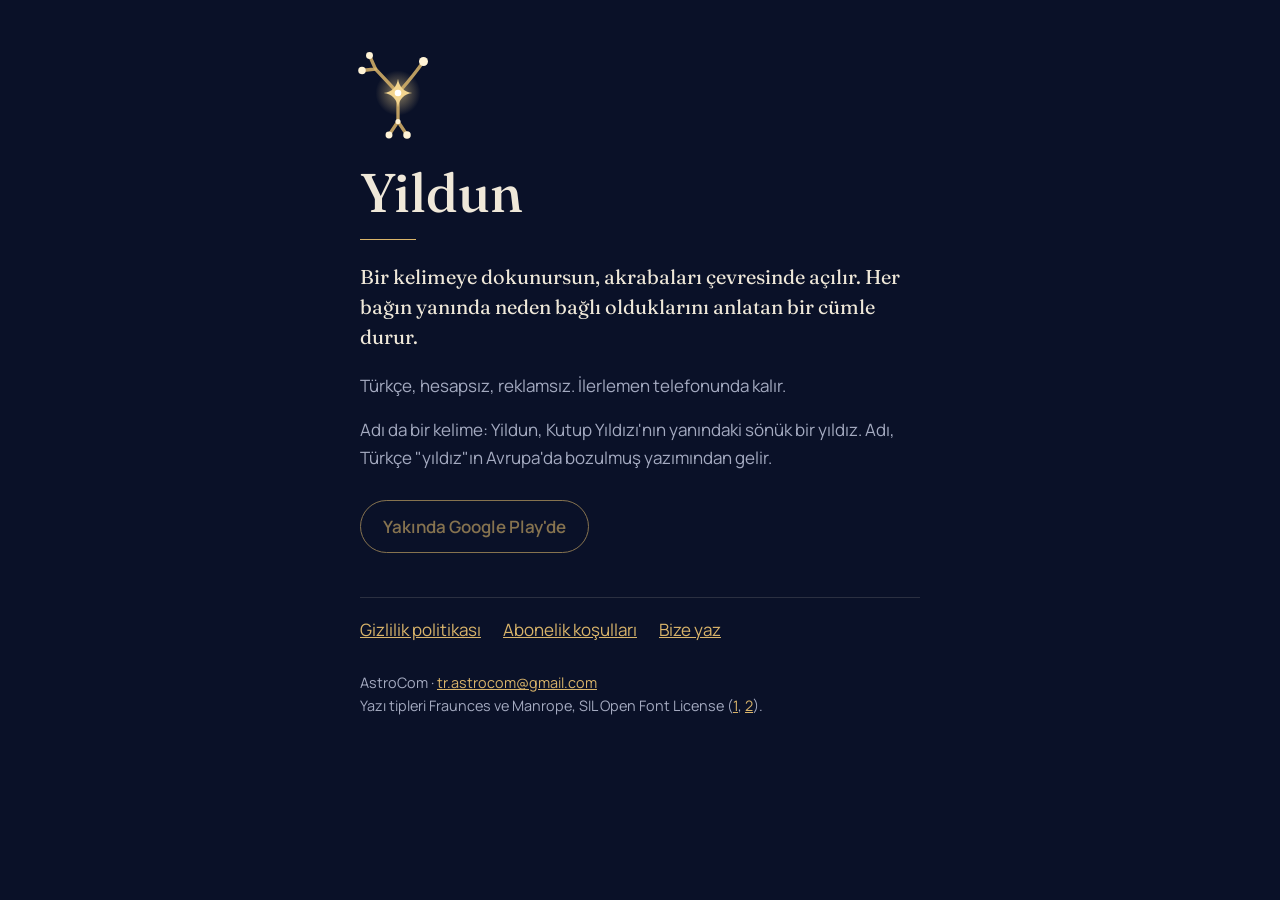
==== index.html @ c7778834 "Yildun: yeni kimlik, gizlilik (Yildun+ ve RevenueCat), abonelik koşulları Co-Authored-By: Claude Opu" ====
<!doctype html>
<html lang="tr">
<head>
<meta charset="utf-8">
<meta name="viewport" content="width=device-width, initial-scale=1, viewport-fit=cover">
<title>Yildun</title>
<meta name="description" content="Yildun: kelimelerin nereden geldiğini ve birbirine nasıl bağlandığını gösteren Türkçe uygulama.">
<meta name="theme-color" content="#0A1128">
<link rel="icon" href="icon.svg" type="image/svg+xml">
<link rel="icon" href="icon-192.png" type="image/png" sizes="192x192">
<link rel="apple-touch-icon" href="apple-touch-icon.png">
<link rel="stylesheet" href="fonts.css">
<style>
  :root { --ink: #0A1128; --surface: #111A38; --text: #EFE8D9; --muted: #A4AAC0; --signal: #D9B46A; --rule: rgba(239, 232, 217, .14); color-scheme: dark; }
  html { background: var(--ink); }
  body {
    margin: 0; min-height: 100vh; background: var(--ink); color: var(--text);
    font: 17px/1.6 Manrope, system-ui, -apple-system, "Segoe UI", Roboto, sans-serif;
    padding: max(40px, env(safe-area-inset-top)) max(16px, env(safe-area-inset-right)) max(32px, env(safe-area-inset-bottom)) max(16px, env(safe-area-inset-left));
    box-sizing: border-box;
  }
  main { max-width: 560px; margin: 0 auto; }
  .mark { display: block; width: 96px; height: 96px; margin: 8px 0 20px -10px; }
  h1 { font: 500 clamp(2.6rem, 9vw, 3.4rem)/1.05 Fraunces, Georgia, serif; margin: 0 0 .15em; }
  .rule { width: 56px; height: 1px; background: var(--signal); margin: 18px 0 22px; border: 0; }
  .lede { font: 400 1.25rem/1.5 Fraunces, Georgia, serif; margin: 0 0 1em; }
  p { margin: 0 0 1em; }
  .muted { color: var(--muted); }
  a { color: var(--signal); }
  .play {
    display: inline-block; margin: 12px 0 8px; padding: 12px 22px; border-radius: 999px;
    border: 1px solid var(--signal); color: var(--signal); text-decoration: none; font-weight: 600;
  }
  .play[aria-disabled="true"] { opacity: .6; cursor: default; }
  nav { display: flex; flex-wrap: wrap; gap: 8px 22px; margin: 36px 0 0; padding-top: 18px; border-top: 1px solid var(--rule); }
  footer { margin-top: 28px; font-size: .9rem; color: var(--muted); }
</style>
</head>
<body>
<main>
  <svg class="mark" viewBox="0 0 64 64" role="img" aria-label="Yildun logosu">
    <defs><radialGradient id="glow" cx="50%" cy="50%" r="50%"><stop offset="0" stop-color="#F3D58F" stop-opacity=".55"/><stop offset="1" stop-color="#F3D58F" stop-opacity="0"/></radialGradient></defs>
    <circle cx="32" cy="30" r="15" fill="url(#glow)"/>
    <g fill="none" stroke="#D9B46A" stroke-width="2.2" stroke-linecap="round" stroke-opacity=".85">
      <path d="M32 30Q40 21.5 49 9"/><path d="M32 30Q24.5 22 17 14"/><path d="M17 14L13 5M17 14L8 15"/>
      <path d="M32 30V49"/><path d="M32 49L26 58M32 49L38 58"/>
    </g>
    <g fill="#FFF3D6"><circle cx="49" cy="9" r="3"/><circle cx="13" cy="5" r="2.3"/><circle cx="8" cy="15" r="2.5"/><circle cx="32" cy="49" r="1.7"/><circle cx="26" cy="58" r="2.3"/><circle cx="38" cy="58" r="2.5"/></g>
    <path d="M32 20.5Q33.2 28.8 41.5 30Q33.2 31.2 32 39.5Q30.8 31.2 22.5 30Q30.8 28.8 32 20.5Z" fill="#F3D58F"/>
    <circle cx="32" cy="30" r="2.2" fill="#fff"/>
  </svg>

  <h1>Yildun</h1>
  <hr class="rule">
  <p class="lede">Bir kelimeye dokunursun, akrabaları çevresinde açılır. Her bağın yanında neden bağlı olduklarını anlatan bir cümle durur.</p>
  <p class="muted">Türkçe, hesapsız, reklamsız. İlerlemen telefonunda kalır.</p>
  <p class="muted">Adı da bir kelime: Yildun, Kutup Yıldızı'nın yanındaki sönük bir yıldız. Adı, Türkçe "yıldız"ın Avrupa'da bozulmuş yazımından gelir.</p>

  <!-- PLAY: yayımlanınca href'i https://play.google.com/store/apps/details?id=com.astrocom.kavram yap, aria-disabled'ı ve "Yakında"yı kaldır -->
  <a class="play" href="#" aria-disabled="true">Yakında Google Play'de</a>

  <nav>
    <a href="gizlilik.html">Gizlilik politikası</a>
    <a href="kosullar.html">Abonelik koşulları</a>
    <a href="mailto:tr.astrocom@gmail.com">Bize yaz</a>
  </nav>
  <footer>AstroCom · <a href="mailto:tr.astrocom@gmail.com">tr.astrocom@gmail.com</a><br>Yazı tipleri Fraunces ve Manrope, SIL Open Font License (<a href="fonts/OFL-Fraunces.txt">1</a>, <a href="fonts/OFL-Manrope.txt">2</a>).</footer>
</main>
</body>
</html>
---- fonts.css ----
@font-face{font-family:'Fraunces';font-style:normal;font-display:swap;font-weight:100 900;src:url(fonts/fraunces-latin-full-normal.woff2) format('woff2');unicode-range:U+0000-00FF,U+0131,U+0152-0153,U+02BB-02BC,U+02C6,U+02DA,U+02DC,U+0304,U+0308,U+0329,U+2000-206F,U+20AC,U+2122,U+2191,U+2193,U+2212,U+2215,U+FEFF,U+FFFD}
@font-face{font-family:'Fraunces';font-style:normal;font-display:swap;font-weight:100 900;src:url(fonts/fraunces-latin-ext-full-normal.woff2) format('woff2');unicode-range:U+0100-02BA,U+02BD-02C5,U+02C7-02CC,U+02CE-02D7,U+02DD-02FF,U+0304,U+0308,U+0329,U+1D00-1DBF,U+1E00-1E9F,U+1EF2-1EFF,U+2020,U+20A0-20AB,U+20AD-20C0,U+2113,U+2C60-2C7F,U+A720-A7FF}
@font-face{font-family:'Manrope';font-style:normal;font-display:swap;font-weight:200 800;src:url(fonts/manrope-latin-wght-normal.woff2) format('woff2');unicode-range:U+0000-00FF,U+0131,U+0152-0153,U+02BB-02BC,U+02C6,U+02DA,U+02DC,U+0304,U+0308,U+0329,U+2000-206F,U+20AC,U+2122,U+2191,U+2193,U+2212,U+2215,U+FEFF,U+FFFD}
@font-face{font-family:'Manrope';font-style:normal;font-display:swap;font-weight:200 800;src:url(fonts/manrope-latin-ext-wght-normal.woff2) format('woff2');unicode-range:U+0100-02BA,U+02BD-02C5,U+02C7-02CC,U+02CE-02D7,U+02DD-02FF,U+0304,U+0308,U+0329,U+1D00-1DBF,U+1E00-1E9F,U+1EF2-1EFF,U+2020,U+20A0-20AB,U+20AD-20C0,U+2113,U+2C60-2C7F,U+A720-A7FF}
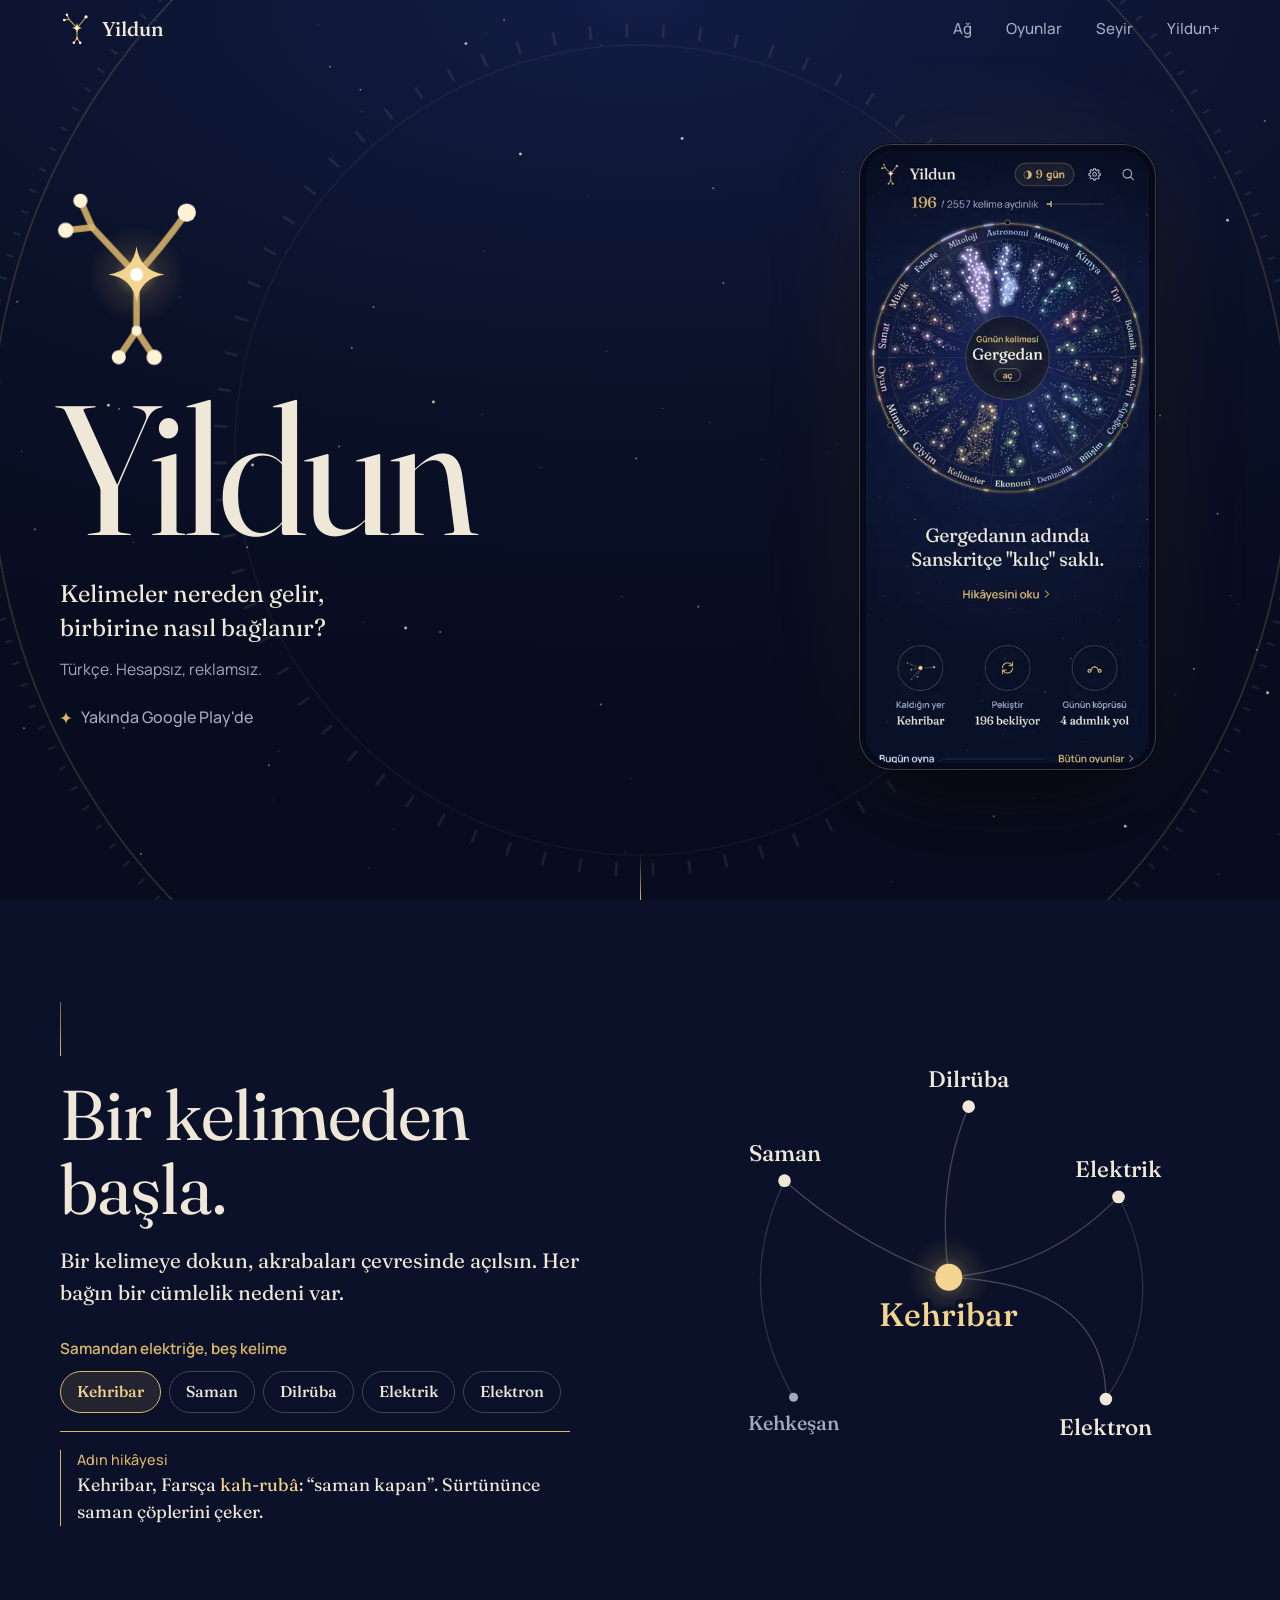
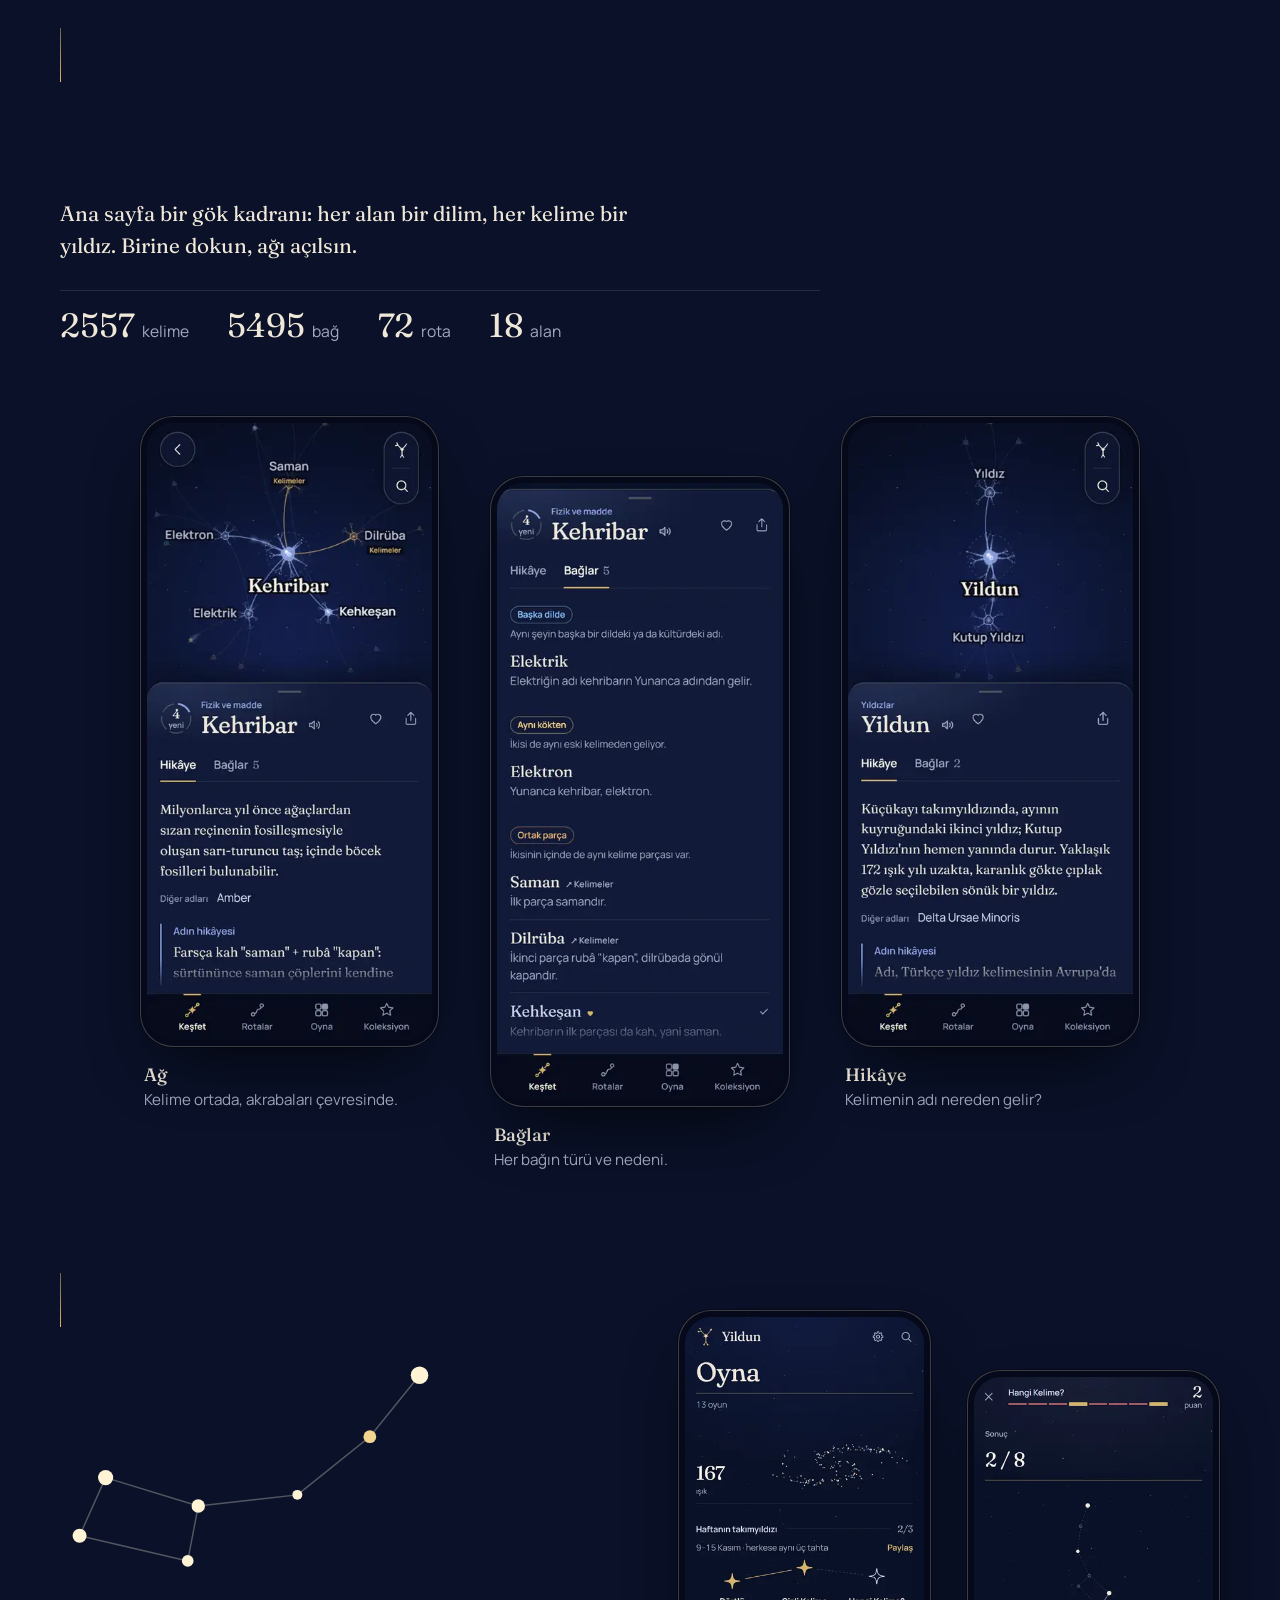
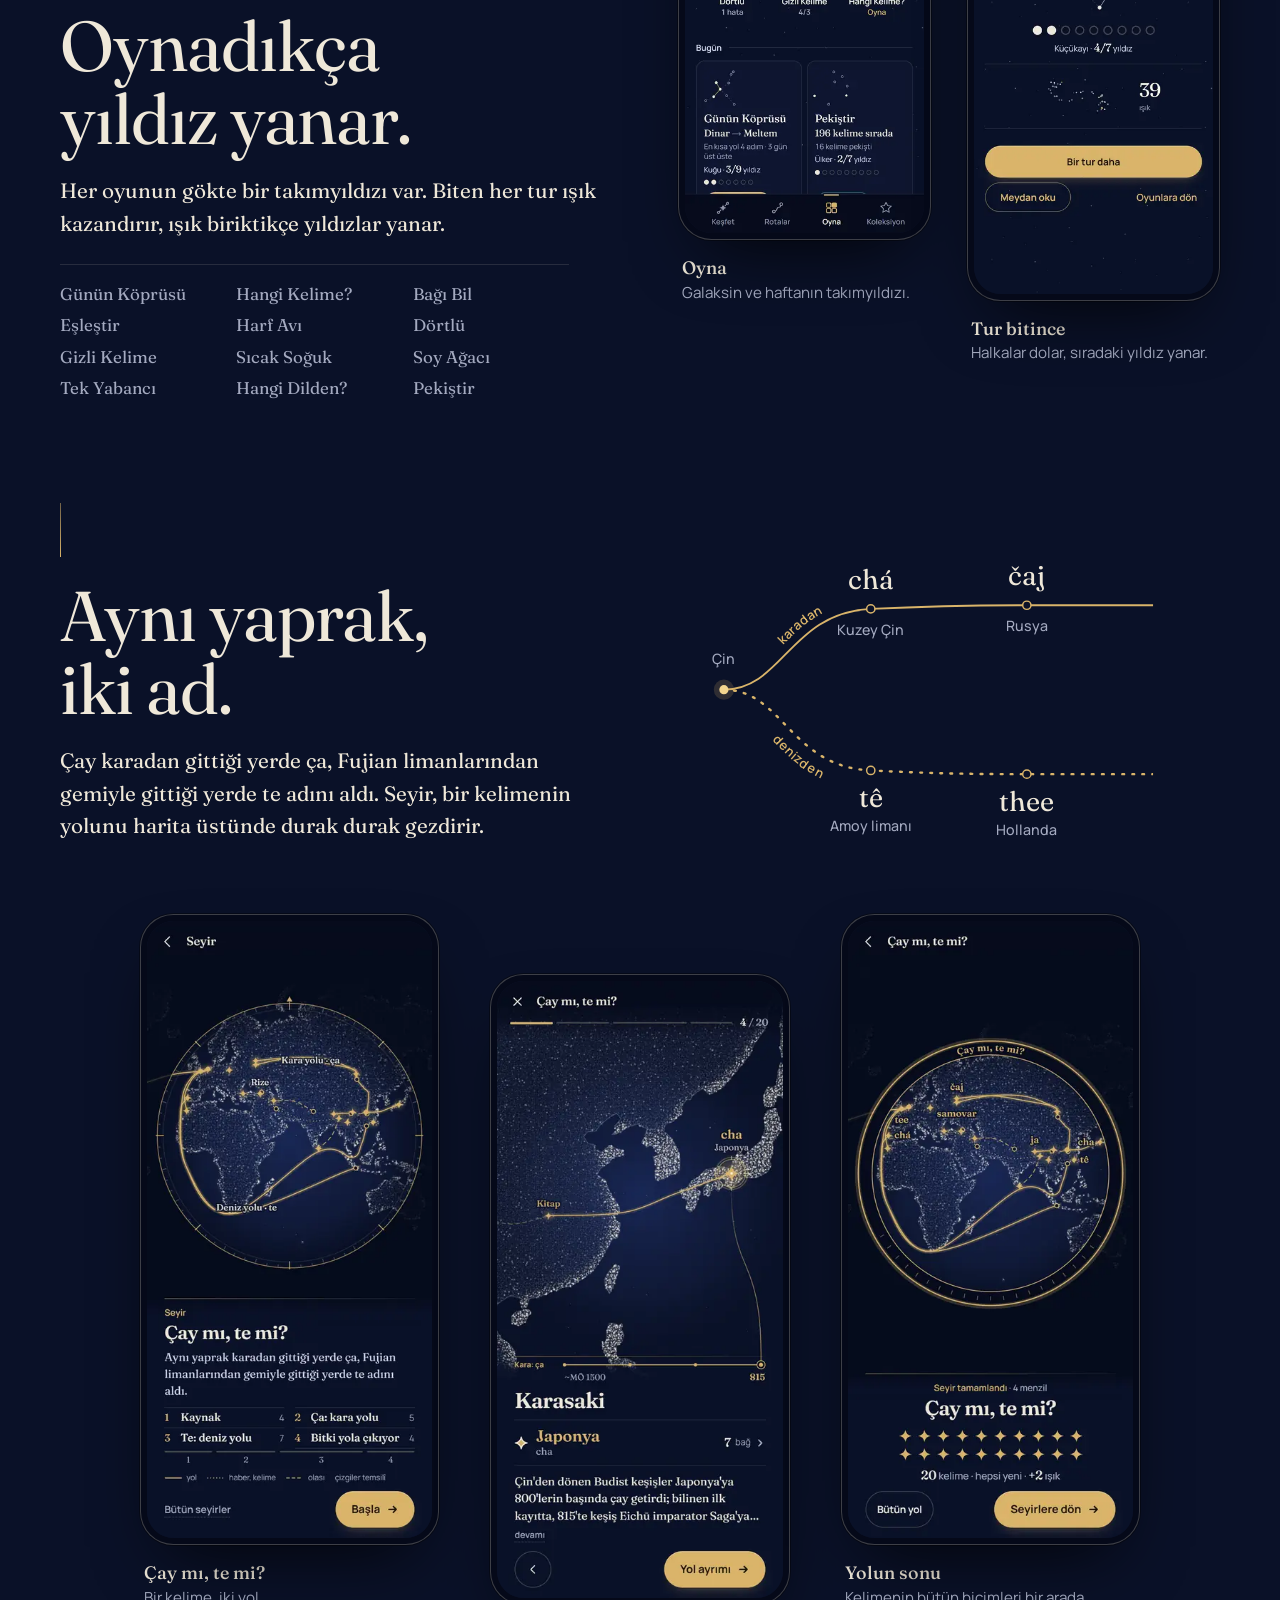
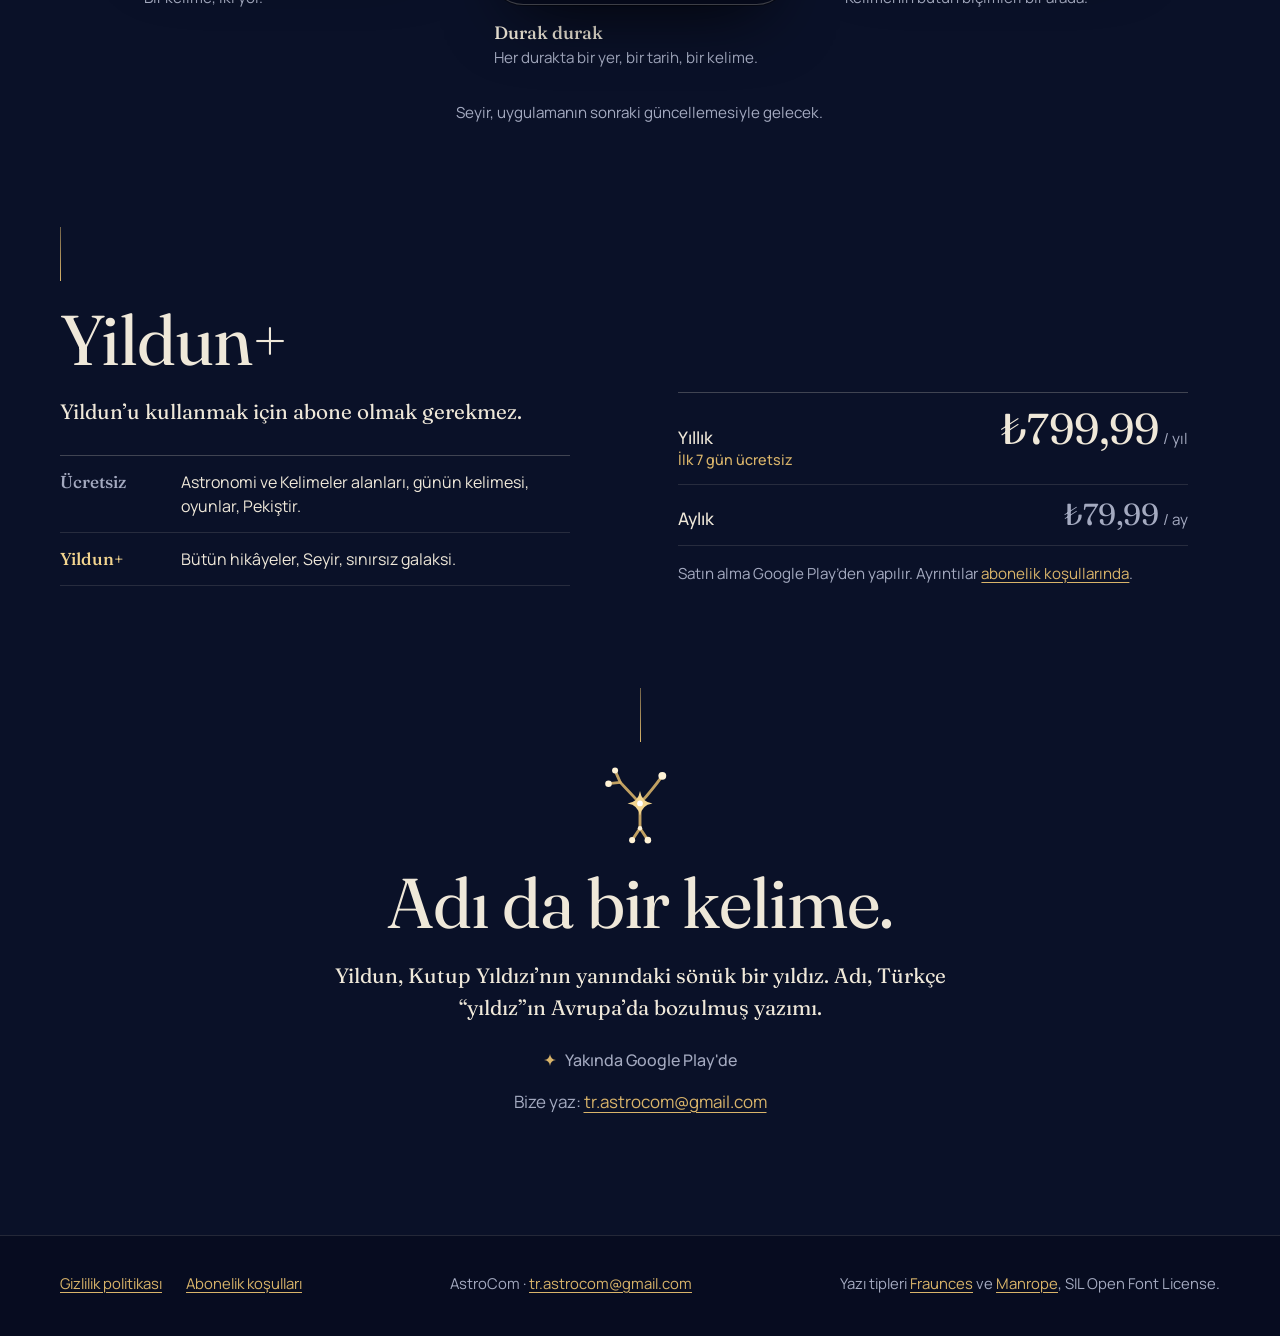
==== commit 266b4908: "Yildun sitesi: yeni tasarım (Gece akışı), gizlilik ve koşullar aynı dilde Co-Authored-By: Claude Opu" ====
--- a/index.html
+++ b/index.html
@@ -3,68 +3,268 @@
 <head>
 <meta charset="utf-8">
 <meta name="viewport" content="width=device-width, initial-scale=1, viewport-fit=cover">
-<title>Yildun</title>
-<meta name="description" content="Yildun: kelimelerin nereden geldiğini ve birbirine nasıl bağlandığını gösteren Türkçe uygulama.">
+<title>Yildun · Kelimelerin kökeni ve bağları</title>
+<meta name="description" content="Yildun: kelimelerin nereden geldiğini ve birbirine nasıl bağlandığını gösteren Türkçe uygulama. Yakında Google Play’de.">
 <meta name="theme-color" content="#0A1128">
-<link rel="icon" href="icon.svg" type="image/svg+xml">
-<link rel="icon" href="icon-192.png" type="image/png" sizes="192x192">
-<link rel="apple-touch-icon" href="apple-touch-icon.png">
-<link rel="stylesheet" href="fonts.css">
-<style>
-  :root { --ink: #0A1128; --surface: #111A38; --text: #EFE8D9; --muted: #A4AAC0; --signal: #D9B46A; --rule: rgba(239, 232, 217, .14); color-scheme: dark; }
-  html { background: var(--ink); }
-  body {
-    margin: 0; min-height: 100vh; background: var(--ink); color: var(--text);
-    font: 17px/1.6 Manrope, system-ui, -apple-system, "Segoe UI", Roboto, sans-serif;
-    padding: max(40px, env(safe-area-inset-top)) max(16px, env(safe-area-inset-right)) max(32px, env(safe-area-inset-bottom)) max(16px, env(safe-area-inset-left));
-    box-sizing: border-box;
-  }
-  main { max-width: 560px; margin: 0 auto; }
-  .mark { display: block; width: 96px; height: 96px; margin: 8px 0 20px -10px; }
-  h1 { font: 500 clamp(2.6rem, 9vw, 3.4rem)/1.05 Fraunces, Georgia, serif; margin: 0 0 .15em; }
-  .rule { width: 56px; height: 1px; background: var(--signal); margin: 18px 0 22px; border: 0; }
-  .lede { font: 400 1.25rem/1.5 Fraunces, Georgia, serif; margin: 0 0 1em; }
-  p { margin: 0 0 1em; }
-  .muted { color: var(--muted); }
-  a { color: var(--signal); }
-  .play {
-    display: inline-block; margin: 12px 0 8px; padding: 12px 22px; border-radius: 999px;
-    border: 1px solid var(--signal); color: var(--signal); text-decoration: none; font-weight: 600;
-  }
-  .play[aria-disabled="true"] { opacity: .6; cursor: default; }
-  nav { display: flex; flex-wrap: wrap; gap: 8px 22px; margin: 36px 0 0; padding-top: 18px; border-top: 1px solid var(--rule); }
-  footer { margin-top: 28px; font-size: .9rem; color: var(--muted); }
-</style>
+<link rel="icon" href="assets/logo.svg" type="image/svg+xml">
+<link rel="icon" href="assets/icon-192.png" type="image/png" sizes="192x192">
+<link rel="apple-touch-icon" href="assets/apple-touch-icon.png">
+<link rel="preload" href="assets/fonts/fraunces-latin-full-normal.woff2" as="font" type="font/woff2" crossorigin>
+<link rel="preload" href="assets/fonts/manrope-latin-wght-normal.woff2" as="font" type="font/woff2" crossorigin>
+<link rel="preload" href="assets/fonts/fraunces-latin-ext-full-normal.woff2" as="font" type="font/woff2" crossorigin>
+<link rel="preload" href="assets/fonts/manrope-latin-ext-wght-normal.woff2" as="font" type="font/woff2" crossorigin>
+<link rel="stylesheet" href="assets/fonts.css">
+<link rel="stylesheet" href="css/site.css">
+<script>(function(){var c='js';try{if(sessionStorage.getItem('yildun-acilis'))c+=' gelmis';sessionStorage.setItem('yildun-acilis','1')}catch(e){}document.documentElement.className=c})();</script>
 </head>
-<body>
-<main>
-  <svg class="mark" viewBox="0 0 64 64" role="img" aria-label="Yildun logosu">
-    <defs><radialGradient id="glow" cx="50%" cy="50%" r="50%"><stop offset="0" stop-color="#F3D58F" stop-opacity=".55"/><stop offset="1" stop-color="#F3D58F" stop-opacity="0"/></radialGradient></defs>
-    <circle cx="32" cy="30" r="15" fill="url(#glow)"/>
-    <g fill="none" stroke="#D9B46A" stroke-width="2.2" stroke-linecap="round" stroke-opacity=".85">
-      <path d="M32 30Q40 21.5 49 9"/><path d="M32 30Q24.5 22 17 14"/><path d="M17 14L13 5M17 14L8 15"/>
-      <path d="M32 30V49"/><path d="M32 49L26 58M32 49L38 58"/>
-    </g>
-    <g fill="#FFF3D6"><circle cx="49" cy="9" r="3"/><circle cx="13" cy="5" r="2.3"/><circle cx="8" cy="15" r="2.5"/><circle cx="32" cy="49" r="1.7"/><circle cx="26" cy="58" r="2.3"/><circle cx="38" cy="58" r="2.5"/></g>
-    <path d="M32 20.5Q33.2 28.8 41.5 30Q33.2 31.2 32 39.5Q30.8 31.2 22.5 30Q30.8 28.8 32 20.5Z" fill="#F3D58F"/>
-    <circle cx="32" cy="30" r="2.2" fill="#fff"/>
-  </svg>
-
-  <h1>Yildun</h1>
-  <hr class="rule">
-  <p class="lede">Bir kelimeye dokunursun, akrabaları çevresinde açılır. Her bağın yanında neden bağlı olduklarını anlatan bir cümle durur.</p>
-  <p class="muted">Türkçe, hesapsız, reklamsız. İlerlemen telefonunda kalır.</p>
-  <p class="muted">Adı da bir kelime: Yildun, Kutup Yıldızı'nın yanındaki sönük bir yıldız. Adı, Türkçe "yıldız"ın Avrupa'da bozulmuş yazımından gelir.</p>
-
-  <!-- PLAY: yayımlanınca href'i https://play.google.com/store/apps/details?id=com.astrocom.kavram yap, aria-disabled'ı ve "Yakında"yı kaldır -->
-  <a class="play" href="#" aria-disabled="true">Yakında Google Play'de</a>
-
-  <nav>
-    <a href="gizlilik.html">Gizlilik politikası</a>
-    <a href="kosullar.html">Abonelik koşulları</a>
-    <a href="mailto:tr.astrocom@gmail.com">Bize yaz</a>
+<body id="ust">
+<a class="skip" href="#icerik">İçeriğe geç</a>
+<div class="bg" aria-hidden="true">
+  <div class="bg-sky"></div>
+  <div class="dial"><svg viewBox="0 0 1000 1000" focusable="false">
+    <circle class="in" cx="500" cy="500" r="272"/>
+    <circle class="tick" cx="500" cy="500" r="282" pathLength="720" stroke-dasharray=".7 9.3"/>
+    <circle class="gold" cx="500" cy="500" r="436"/>
+    <circle class="tick-s" cx="500" cy="500" r="443" pathLength="1800" stroke-dasharray=".8 9.2"/>
+  </svg></div>
+</div>
+<header class="top">
+  <a class="brand" href="#ust" aria-label="Yildun, sayfanın başı">
+    <svg viewBox="0 0 64 64" aria-hidden="true" focusable="false">
+      <g fill="none" stroke="#D9B46A" stroke-width="2.2" stroke-linecap="round" stroke-opacity=".88"><path d="M32 30Q40 21.5 49 9"/><path d="M32 30Q24.5 22 17 14"/><path d="M17 14L13 5M17 14L8 15"/><path d="M32 30V49"/><path d="M32 49L26 58M32 49L38 58"/></g>
+      <g fill="#FFF3D6"><circle cx="49" cy="9" r="3"/><circle cx="13" cy="5" r="2.3"/><circle cx="8" cy="15" r="2.5"/><circle cx="32" cy="49" r="1.7"/><circle cx="26" cy="58" r="2.3"/><circle cx="38" cy="58" r="2.5"/></g>
+      <path d="M32 20.5Q33.2 28.8 41.5 30Q33.2 31.2 32 39.5Q30.8 31.2 22.5 30Q30.8 28.8 32 20.5Z" fill="#F3D58F"/><circle cx="32" cy="30" r="2.2" fill="#fff"/>
+    </svg>
+    <span>Yildun</span>
+  </a>
+  <nav aria-label="Bölümler">
+    <a href="#ag" data-nav="ag">Ağ</a>
+    <a href="#oyunlar" data-nav="oyunlar">Oyunlar</a>
+    <a href="#seyir" data-nav="seyir">Seyir</a>
+    <a href="#plus" data-nav="plus">Yildun+</a>
   </nav>
-  <footer>AstroCom · <a href="mailto:tr.astrocom@gmail.com">tr.astrocom@gmail.com</a><br>Yazı tipleri Fraunces ve Manrope, SIL Open Font License (<a href="fonts/OFL-Fraunces.txt">1</a>, <a href="fonts/OFL-Manrope.txt">2</a>).</footer>
+  <span class="prog" aria-hidden="true"></span>
+</header>
+
+<main id="icerik">
+
+  <section class="hero" aria-labelledby="ad">
+    <div class="wrap hero-in">
+      <div class="hero-t">
+        <svg class="yi" viewBox="0 0 64 64" role="img" aria-label="Yildun logosu: Küçükayı takımyıldızından katlanan Y harfi">
+          <defs><radialGradient id="yi-g"><stop offset="0" stop-color="#F3D58F" stop-opacity=".5"/><stop offset=".45" stop-color="#D9B46A" stop-opacity=".13"/><stop offset="1" stop-color="#D9B46A" stop-opacity="0"/></radialGradient></defs>
+          <g class="yi-cam">
+            <g class="yi-con"><path d="M49 9L32 30" pathLength="1" style="--k:0"/><path d="M32 30L7.2 49.9" pathLength="1" style="--k:1"/><path d="M7.2 49.9L-26.7 53.7" pathLength="1" style="--k:2"/><path d="M-26.7 53.7L-58.4 44" pathLength="1" style="--k:3"/><path d="M-58.4 44L-67.3 63.9" pathLength="1" style="--k:4"/><path d="M-67.3 63.9L-30.3 72.5" pathLength="1" style="--k:5"/><path d="M-30.3 72.5L-26.7 53.7" pathLength="1" style="--k:6"/></g>
+            <circle class="yi-glow" cx="32" cy="30" r="17" fill="url(#yi-g)"/>
+            <g class="yi-l"><path d="M32 30Q40 21.5 49 9" pathLength="1" style="--k:0"/><path d="M32 30Q24.5 22 17 14" pathLength="1" style="--k:1"/><path d="M17 14L13 5" pathLength="1" style="--k:2"/><path d="M17 14L8 15" pathLength="1" style="--k:3"/><path d="M32 30L32 49" pathLength="1" style="--k:4"/><path d="M32 49L26 58" pathLength="1" style="--k:5"/><path d="M32 49L38 58" pathLength="1" style="--k:6"/></g>
+            <g class="yi-st"><circle cx="49" cy="9" r="3.1" style="--x:0.0px;--y:0.0px;--k:0"/><circle cx="13" cy="5" r="2.4" style="--x:-71.4px;--y:39.0px;--k:1"/><circle cx="8" cy="15" r="2.6" style="--x:-75.3px;--y:48.9px;--k:2"/><circle cx="32" cy="49" r="1.7" style="--x:-24.8px;--y:0.9px;--k:3"/><circle cx="26" cy="58" r="2.4" style="--x:-52.7px;--y:-4.3px;--k:4"/><circle cx="38" cy="58" r="2.6" style="--x:-68.3px;--y:14.5px;--k:5"/></g>
+            <circle class="yi-d" cx="32" cy="30" r="1.9"/>
+            <path class="yi-soma" d="M32 20.5Q33.2 28.8 41.5 30Q33.2 31.2 32 39.5Q30.8 31.2 22.5 30Q30.8 28.8 32 20.5Z"/>
+            <circle class="yi-core" cx="32" cy="30" r="2.2"/>
+          </g>
+        </svg>
+        <h1 id="ad">Yildun</h1>
+        <p class="lede">Kelimeler nereden gelir, birbirine nasıl bağlanır?</p>
+        <p class="alt">Türkçe. Hesapsız, reklamsız.</p>
+        <!-- PLAY: uygulama yayımlanınca aşağıdaki <p class="yakin">'ı (ve kapanıştaki ikincisini) şununla değiştir:
+             <a class="cta" href="GOOGLE_PLAY_ADRESI">Google Play'den indir</a> -->
+        <p class="yakin"><svg viewBox="0 0 20 20" aria-hidden="true" focusable="false"><path d="M10 0Q11 9 20 10Q11 11 10 20Q9 11 0 10Q9 9 10 0Z"/></svg>Yakında Google Play'de</p>
+      </div>
+      <figure class="hero-ph">
+        <div class="ph-f"><img src="assets/ekran/01-ana-kadran-720.webp" srcset="assets/ekran/01-ana-kadran-400.webp 400w, assets/ekran/01-ana-kadran-720.webp 720w" sizes="(min-width: 900px) 320px, 62vw" width="720" height="1558" alt="Yildun ana sayfası: on sekiz dilimli gök kadranı, ortasında günün kelimesi" fetchpriority="high" decoding="async"></div>
+      </figure>
+    </div>
+    <span class="cue" aria-hidden="true"></span>
+  </section>
+
+  <section class="sec" id="ag" data-sec="ag" aria-labelledby="ag-b">
+    <div class="wrap duo">
+      <div>
+        <div class="thread"></div>
+        <h2 id="ag-b" class="rv">Bir kelimeden başla.</h2>
+        <p class="say rv" style="--d:.08s">Bir kelimeye dokun, akrabaları çevresinde açılsın. Her bağın bir cümlelik nedeni var.</p>
+        <p class="ara rv" style="--d:.14s" id="ag-ara">Samandan elektriğe, beş kelime</p>
+        <ol class="adimlar rv" style="--d:.18s" aria-labelledby="ag-ara">
+          <li><button type="button" data-k="kehribar" aria-pressed="true">Kehribar</button></li>
+          <li><button type="button" data-k="saman" aria-pressed="false">Saman</button></li>
+          <li><button type="button" data-k="dilruba" aria-pressed="false">Dilrüba</button></li>
+          <li><button type="button" data-k="elektrik" aria-pressed="false">Elektrik</button></li>
+          <li><button type="button" data-k="elektron" aria-pressed="false">Elektron</button></li>
+        </ol>
+        <div class="sure rv" style="--d:.2s" aria-hidden="true"><i></i></div>
+        <ol class="caps rv" style="--d:.24s" aria-label="Beş kelimenin bağları">
+          <li class="cap on" data-k="kehribar"><b>Adın hikâyesi</b><span>Kehribar, Farsça <mark>kah</mark>-<mark>rubâ</mark>: “saman kapan”. Sürtününce saman çöplerini çeker.</span></li>
+          <li class="cap" data-k="saman"><b>Ortak parça</b><span>İlk parça <mark>kah</mark>, yani saman. Samanyolu’nun eski adı Kehkeşan’da da o var.</span></li>
+          <li class="cap" data-k="dilruba"><b>Ortak parça</b><span>İkinci parça <mark>rubâ</mark>, “kapan”. Kehribar samanı kapar, dilrüba gönlü.</span></li>
+          <li class="cap" data-k="elektrik"><b>Başka dilde</b><span>Kehribarın Yunanca adı <mark>elektron</mark>. Elektrik adını oradan aldı.</span></li>
+          <li class="cap" data-k="elektron"><b>Aynı kökten</b><span>1891’de electric ve ion kelimelerinden kuruldu. Kökü yine Yunanca “kehribar”.</span></li>
+        </ol>
+      </div>
+      <div class="net">
+      <svg viewBox="0 0 600 540" aria-hidden="true" focusable="false">
+        <defs><radialGradient id="nd-g"><stop offset="0" stop-color="#F3D58F" stop-opacity=".42"/><stop offset=".5" stop-color="#D9B46A" stop-opacity=".12"/><stop offset="1" stop-color="#D9B46A" stop-opacity="0"/></radialGradient></defs>
+        <path class="ln" d="M300 285Q200 250 118 178" pathLength="1" data-k="saman" style="--d:.15s"/>
+        <path class="ln far" d="M118 178Q60 300 128 418" pathLength="1" data-k="saman" style="--d:.9s"/>
+        <path class="ln" d="M300 285Q286 180 322 96" pathLength="1" data-k="dilruba" style="--d:.3s"/>
+        <path class="ln" d="M300 285Q410 276 488 196" pathLength="1" data-k="elektrik" style="--d:.45s"/>
+        <path class="ln" d="M300 285Q474 292 474 420" pathLength="1" data-k="elektron" style="--d:.6s"/>
+        <path class="ln far" d="M488 196Q548 312 474 420" pathLength="1" data-k="elektron" style="--d:1.05s"/>
+        <g transform="translate(118 178)"><g class="nd" data-k="saman" data-pick="saman" style="--d:.7s"><circle class="hit" r="44"/><circle class="halo" r="34" fill="url(#nd-g)"/><circle class="dot" r="7"/><text y="-22">Saman</text></g></g>
+        <g transform="translate(128 418)"><g class="nd far" data-k="saman" data-pick="saman" style="--d:1.4s"><circle class="hit" r="40"/><circle class="halo" r="28" fill="url(#nd-g)"/><circle class="dot" r="5"/><text y="36">Kehkeşan</text></g></g>
+        <g transform="translate(322 96)"><g class="nd" data-k="dilruba" data-pick="dilruba" style="--d:.85s"><circle class="hit" r="44"/><circle class="halo" r="34" fill="url(#nd-g)"/><circle class="dot" r="7"/><text y="-22">Dilrüba</text></g></g>
+        <g transform="translate(488 196)"><g class="nd" data-k="elektrik" data-pick="elektrik" style="--d:1s"><circle class="hit" r="44"/><circle class="halo" r="34" fill="url(#nd-g)"/><circle class="dot" r="7"/><text y="-22">Elektrik</text></g></g>
+        <g transform="translate(474 420)"><g class="nd" data-k="elektron" data-pick="elektron" style="--d:1.15s"><circle class="hit" r="44"/><circle class="halo" r="34" fill="url(#nd-g)"/><circle class="dot" r="7"/><text y="40">Elektron</text></g></g>
+        <g transform="translate(300 285)"><g class="nd core" data-k="kehribar" data-pick="kehribar" style="--d:0s"><circle class="hit" r="50"/><circle class="halo" r="46" fill="url(#nd-g)"/><circle class="dot" r="10"/><text y="54">Kehribar</text></g></g>
+      </svg>
+      </div>
+    </div>
+  </section>
+
+  <section class="sec" id="ekranlar" aria-labelledby="ek-b">
+    <div class="wrap">
+      <div class="thread"></div>
+      <h2 id="ek-b" class="rv">Gökten bir kelime seç.</h2>
+      <p class="say rv" style="--d:.08s">Ana sayfa bir gök kadranı: her alan bir dilim, her kelime bir yıldız. Birine dokun, ağı açılsın.</p>
+      <p class="sayac rv" style="--d:.16s" data-say>
+        <span><b data-n="2557">2557</b>kelime</span>
+        <span><b data-n="5495">5495</b>bağ</span>
+        <span><b data-n="72">72</b>rota</span>
+        <span><b data-n="18">18</b>alan</span>
+      </p>
+      <div class="phones fall" role="group" aria-label="Uygulamadan üç ekran">
+      <figure class="ph rv">
+        <div class="ph-f"><img src="assets/ekran/02-kelime-ag-720.webp" srcset="assets/ekran/02-kelime-ag-400.webp 400w, assets/ekran/02-kelime-ag-720.webp 720w" sizes="(min-width: 1000px) 300px, (min-width: 700px) 30vw, 66vw" width="720" height="1558" alt="Yildun’da Kehribar kelimesinin ağı: Saman, Elektron, Dilrüba ve Kehkeşan çevresinde; altta hikâye kartı" loading="lazy" decoding="async"></div>
+        <figcaption><b>Ağ</b>Kelime ortada, akrabaları çevresinde.</figcaption>
+      </figure>
+      <figure class="ph rv" style="--d:0.12s">
+        <div class="ph-f"><img src="assets/ekran/03-kelime-baglar-720.webp" srcset="assets/ekran/03-kelime-baglar-400.webp 400w, assets/ekran/03-kelime-baglar-720.webp 720w" sizes="(min-width: 1000px) 300px, (min-width: 700px) 30vw, 66vw" width="720" height="1558" alt="Kehribar kartının Bağlar sekmesi: her bağın türü ve bir cümlelik nedeni" loading="lazy" decoding="async"></div>
+        <figcaption><b>Bağlar</b>Her bağın türü ve nedeni.</figcaption>
+      </figure>
+      <figure class="ph rv" style="--d:0.24s">
+        <div class="ph-f"><img src="assets/ekran/04-kelime-yildun-720.webp" srcset="assets/ekran/04-kelime-yildun-400.webp 400w, assets/ekran/04-kelime-yildun-720.webp 720w" sizes="(min-width: 1000px) 300px, (min-width: 700px) 30vw, 66vw" width="720" height="1558" alt="Yildun kelimesinin kartı ve ağı: Kutup Yıldızı’na bağlı, altta adının hikâyesi" loading="lazy" decoding="async"></div>
+        <figcaption><b>Hikâye</b>Kelimenin adı nereden gelir?</figcaption>
+      </figure>
+      </div>
+    </div>
+  </section>
+
+  <section class="sec" id="oyunlar" data-sec="oyunlar" aria-labelledby="oy-b">
+    <div class="wrap duo">
+      <div>
+        <div class="thread"></div>
+        <svg class="umi" viewBox="-74 0 130 80" role="img" aria-label="Küçükayı takımyıldızı; yıldızları sırayla yanar">
+          <path d="M49 9L32 30" pathLength="1" style="--d:0.90s"/><path d="M32 30L7.2 49.9" pathLength="1" style="--d:0.99s"/><path d="M7.2 49.9L-26.7 53.7" pathLength="1" style="--d:1.08s"/><path d="M-26.7 53.7L-58.4 44" pathLength="1" style="--d:1.17s"/><path d="M-58.4 44L-67.3 63.9" pathLength="1" style="--d:1.26s"/><path d="M-67.3 63.9L-30.3 72.5" pathLength="1" style="--d:1.35s"/><path d="M-30.3 72.5L-26.7 53.7" pathLength="1" style="--d:1.44s"/>
+          <circle cx="49" cy="9" r="3" style="--d:0s"/><circle class="yil" cx="32" cy="30" r="2.2" style="--d:0.45s"/><circle cx="7.2" cy="49.9" r="1.7" style="--d:0.6s"/><circle cx="-26.7" cy="53.7" r="2.3" style="--d:0.75s"/><circle cx="-58.4" cy="44" r="2.6" style="--d:0.15s"/><circle cx="-67.3" cy="63.9" r="2.4" style="--d:0.3s"/><circle cx="-30.3" cy="72.5" r="2" style="--d:0.9s"/>
+        </svg>
+        <h2 id="oy-b" class="rv">Oynadıkça yıldız yanar.</h2>
+        <p class="say rv" style="--d:.08s">Her oyunun gökte bir takımyıldızı var. Biten her tur ışık kazandırır, ışık biriktikçe yıldızlar yanar.</p>
+        <ul class="oyunlar rv" style="--d:.16s" aria-label="Oyunlar">
+          <li>Günün Köprüsü</li><li>Hangi Kelime?</li><li>Bağı Bil</li><li>Eşleştir</li><li>Harf Avı</li><li>Dörtlü</li><li>Gizli Kelime</li><li>Sıcak Soğuk</li><li>Soy Ağacı</li><li>Tek Yabancı</li><li>Hangi Dilden?</li><li>Pekiştir</li>
+        </ul>
+      </div>
+      <div class="pair fall">
+      <figure class="ph rv">
+        <div class="ph-f"><img src="assets/ekran/05-oyna-720.webp" srcset="assets/ekran/05-oyna-400.webp 400w, assets/ekran/05-oyna-720.webp 720w" sizes="(min-width: 900px) 280px, 44vw" width="720" height="1558" alt="Oyna ekranı: ışıklardan oluşan galaksi, haftanın takımyıldızı, Günün Köprüsü ve Pekiştir" loading="lazy" decoding="async"></div>
+        <figcaption><b>Oyna</b>Galaksin ve haftanın takımyıldızı.</figcaption>
+      </figure>
+      <figure class="ph rv" style="--d:0.14s">
+        <div class="ph-f"><img src="assets/ekran/06-oyun-bitis-720.webp" srcset="assets/ekran/06-oyun-bitis-400.webp 400w, assets/ekran/06-oyun-bitis-720.webp 720w" sizes="(min-width: 900px) 280px, 44vw" width="720" height="1558" alt="Hangi Kelime oyununun bitiş ekranı: Küçükayı takımyıldızı ve dolan ışık halkaları" loading="lazy" decoding="async"></div>
+        <figcaption><b>Tur bitince</b>Halkalar dolar, sıradaki yıldız yanar.</figcaption>
+      </figure>
+      </div>
+    </div>
+  </section>
+
+  <section class="sec" id="seyir" data-sec="seyir" aria-labelledby="se-b">
+    <div class="wrap">
+      <div class="duo ust">
+        <div>
+          <div class="thread"></div>
+          <h2 id="se-b" class="rv">Aynı yaprak, iki ad.</h2>
+          <p class="say rv" style="--d:.08s">Çay karadan gittiği yerde ça, Fujian limanlarından gemiyle gittiği yerde te adını aldı. Seyir, bir kelimenin yolunu harita üstünde durak durak gezdirir.</p>
+        </div>
+        <svg class="rota" viewBox="-10 0 590 316" role="img" aria-label="Çay kelimesinin iki yolu. Karadan: Kuzey Çin’de chá, Rusya’da čaj, Türkiye’de çay. Denizden: Amoy limanında tê, Hollanda’da thee, İngiltere’de tea.">
+          <defs><clipPath id="rota-c"><rect x="0" y="0" width="560" height="316"/></clipPath></defs>
+          <g clip-path="url(#rota-c)">
+            <path class="kara" id="rota-kara" d="M40 150C104 150 112 66 200 62C262 59 300 58 370 58C440 58 486 58 536 58"/>
+            <path class="deniz" id="rota-deniz" d="M40 150C104 150 112 234 200 238C262 241 300 242 370 242C440 242 486 242 536 242"/>
+          </g>
+          <g class="st bas" data-x="40"><circle class="hl" cx="40" cy="150" r="11"/><circle cx="40" cy="150" r="5"/><text class="yer" x="40" y="122" text-anchor="middle">Çin</text></g>
+          <g class="st" data-x="150"><text class="kol" dy="-9" text-anchor="middle"><textPath href="#rota-kara" startOffset="112">karadan</textPath></text><text class="kol" dy="22" text-anchor="middle"><textPath href="#rota-deniz" startOffset="112">denizden</textPath></text></g>
+          <g class="st" data-x="200"><circle cx="200" cy="62" r="4.5"/><text class="soz" x="200" y="40" text-anchor="middle" lang="zh-Latn">chá</text><text class="yer" x="200" y="90" text-anchor="middle">Kuzey Çin</text></g>
+          <g class="st" data-x="370"><circle cx="370" cy="58" r="4.5"/><text class="soz" x="370" y="36" text-anchor="middle" lang="ru-Latn">čaj</text><text class="yer" x="370" y="86" text-anchor="middle">Rusya</text></g>
+          <g class="st son" data-x="536"><circle class="hl" cx="536" cy="58" r="11"/><circle cx="536" cy="58" r="5"/><text class="soz" x="536" y="36" text-anchor="middle">çay</text><text class="yer" x="536" y="86" text-anchor="middle">Türkiye</text></g>
+          <g class="st" data-x="200"><circle cx="200" cy="238" r="4.5"/><text class="soz" x="200" y="278" text-anchor="middle" lang="nan-Latn">tê</text><text class="yer" x="200" y="304" text-anchor="middle">Amoy limanı</text></g>
+          <g class="st" data-x="370"><circle cx="370" cy="242" r="4.5"/><text class="soz" x="370" y="282" text-anchor="middle" lang="nl">thee</text><text class="yer" x="370" y="308" text-anchor="middle">Hollanda</text></g>
+          <g class="st son" data-x="536"><circle class="hl" cx="536" cy="242" r="11"/><circle cx="536" cy="242" r="5"/><text class="soz" x="536" y="282" text-anchor="middle" lang="en">tea</text><text class="yer" x="536" y="308" text-anchor="middle">İngiltere</text></g>
+        </svg>
+      </div>
+      <div class="phones fall" role="group" aria-label="Seyir'den üç ekran">
+      <figure class="ph rv">
+        <div class="ph-f"><img src="assets/ekran/07-seyir-giris-720.webp" srcset="assets/ekran/07-seyir-giris-400.webp 400w, assets/ekran/07-seyir-giris-720.webp 720w" sizes="(min-width: 1000px) 300px, (min-width: 700px) 30vw, 66vw" width="720" height="1558" alt="Seyir girişi: Çay mı, te mi? Usturlap merceğinde dünya, kara ve deniz yolları" loading="lazy" decoding="async"></div>
+        <figcaption><b>Çay mı, te mi?</b>Bir kelime, iki yol.</figcaption>
+      </figure>
+      <figure class="ph rv" style="--d:0.12s">
+        <div class="ph-f"><img src="assets/ekran/08-seyir-durak-720.webp" srcset="assets/ekran/08-seyir-durak-400.webp 400w, assets/ekran/08-seyir-durak-720.webp 720w" sizes="(min-width: 1000px) 300px, (min-width: 700px) 30vw, 66vw" width="720" height="1558" alt="Seyir durağı Karasaki: harita üstünde Japonya, cha kelimesi ve zaman şeridi" loading="lazy" decoding="async"></div>
+        <figcaption><b>Durak durak</b>Her durakta bir yer, bir tarih, bir kelime.</figcaption>
+      </figure>
+      <figure class="ph rv" style="--d:0.24s">
+        <div class="ph-f"><img src="assets/ekran/11-seyir-bitis-720.webp" srcset="assets/ekran/11-seyir-bitis-400.webp 400w, assets/ekran/11-seyir-bitis-720.webp 720w" sizes="(min-width: 1000px) 300px, (min-width: 700px) 30vw, 66vw" width="720" height="1558" alt="Seyir bitiş ekranı: kelimenin başka dillerdeki biçimleri ve kazanılan ışık" loading="lazy" decoding="async"></div>
+        <figcaption><b>Yolun sonu</b>Kelimenin bütün biçimleri bir arada.</figcaption>
+      </figure>
+      </div>
+      <p class="not orta rv">Seyir, uygulamanın sonraki güncellemesiyle gelecek.</p>
+    </div>
+  </section>
+
+  <section class="sec" id="plus" data-sec="plus" aria-labelledby="pl-b">
+    <div class="wrap duo plus">
+      <div>
+        <div class="thread"></div>
+        <h2 id="pl-b" class="rv">Yildun+</h2>
+        <p class="say rv" style="--d:.08s">Yildun’u kullanmak için abone olmak gerekmez.</p>
+        <dl class="defter rv" style="--d:.14s">
+          <div><dt>Ücretsiz</dt><dd>Astronomi ve Kelimeler alanları, günün kelimesi, oyunlar, Pekiştir.</dd></div>
+          <div class="arti"><dt>Yildun+</dt><dd>Bütün hikâyeler, Seyir, sınırsız galaksi.</dd></div>
+        </dl>
+      </div>
+      <div class="fiyat">
+        <ul class="planlar rv" style="--d:.2s" aria-label="Yildun+ fiyatları">
+          <li class="one"><span class="ad">Yıllık<small>İlk 7 gün ücretsiz</small></span><span class="tut">₺799,99<small>/ yıl</small></span></li>
+          <li><span class="ad">Aylık</span><span class="tut">₺79,99<small>/ ay</small></span></li>
+        </ul>
+        <p class="not rv" style="--d:.26s">Satın alma Google Play’den yapılır. Ayrıntılar <a href="kosullar.html">abonelik koşullarında</a>.</p>
+      </div>
+    </div>
+  </section>
+
+  <section class="sec son" id="ad-hikayesi" aria-labelledby="son-b">
+    <div class="wrap">
+      <div class="thread"></div>
+      <div class="rv"><svg class="mark" viewBox="0 0 64 64" aria-hidden="true" focusable="false">
+      <g fill="none" stroke="#D9B46A" stroke-width="2.2" stroke-linecap="round" stroke-opacity=".88"><path d="M32 30Q40 21.5 49 9"/><path d="M32 30Q24.5 22 17 14"/><path d="M17 14L13 5M17 14L8 15"/><path d="M32 30V49"/><path d="M32 49L26 58M32 49L38 58"/></g>
+      <g fill="#FFF3D6"><circle cx="49" cy="9" r="3"/><circle cx="13" cy="5" r="2.3"/><circle cx="8" cy="15" r="2.5"/><circle cx="32" cy="49" r="1.7"/><circle cx="26" cy="58" r="2.3"/><circle cx="38" cy="58" r="2.5"/></g>
+      <path d="M32 20.5Q33.2 28.8 41.5 30Q33.2 31.2 32 39.5Q30.8 31.2 22.5 30Q30.8 28.8 32 20.5Z" fill="#F3D58F"/><circle cx="32" cy="30" r="2.2" fill="#fff"/>
+    </svg></div>
+      <h2 id="son-b" class="rv">Adı da bir kelime.</h2>
+      <p class="say rv" style="--d:.08s">Yildun, Kutup Yıldızı’nın yanındaki sönük bir yıldız. Adı, Türkçe “yıldız”ın Avrupa’da bozulmuş yazımı.</p>
+      <p class="yakin rv" style="--d:.16s"><svg viewBox="0 0 20 20" aria-hidden="true" focusable="false"><path d="M10 0Q11 9 20 10Q11 11 10 20Q9 11 0 10Q9 9 10 0Z"/></svg>Yakında Google Play'de</p>
+      <p class="yaz rv" style="--d:.24s">Bize yaz: <a href="mailto:tr.astrocom@gmail.com">tr.astrocom@gmail.com</a></p>
+    </div>
+  </section>
+
 </main>
+
+<footer class="foot">
+  <div class="wrap">
+    <nav aria-label="Alt bağlantılar">
+      <a href="gizlilik.html">Gizlilik politikası</a>
+      <a href="kosullar.html">Abonelik koşulları</a>
+    </nav>
+    <p>AstroCom · <a href="mailto:tr.astrocom@gmail.com">tr.astrocom@gmail.com</a></p>
+    <p>Yazı tipleri <a href="assets/fonts/OFL-Fraunces.txt">Fraunces</a> ve <a href="assets/fonts/OFL-Manrope.txt">Manrope</a>, SIL Open Font License.</p>
+  </div>
+</footer>
+<script src="js/site.js" defer></script>
 </body>
 </html>
--- a/assets/fonts.css
+++ b/assets/fonts.css
@@ -0,0 +1,4 @@
+@font-face{font-family:'Fraunces';font-style:normal;font-display:swap;font-weight:100 900;src:url(fonts/fraunces-latin-full-normal.woff2) format('woff2');unicode-range:U+0000-00FF,U+0131,U+0152-0153,U+02BB-02BC,U+02C6,U+02DA,U+02DC,U+0304,U+0308,U+0329,U+2000-206F,U+20AC,U+2122,U+2191,U+2193,U+2212,U+2215,U+FEFF,U+FFFD}
+@font-face{font-family:'Fraunces';font-style:normal;font-display:swap;font-weight:100 900;src:url(fonts/fraunces-latin-ext-full-normal.woff2) format('woff2');unicode-range:U+0100-02BA,U+02BD-02C5,U+02C7-02CC,U+02CE-02D7,U+02DD-02FF,U+0304,U+0308,U+0329,U+1D00-1DBF,U+1E00-1E9F,U+1EF2-1EFF,U+2020,U+20A0-20AB,U+20AD-20C0,U+2113,U+2C60-2C7F,U+A720-A7FF}
+@font-face{font-family:'Manrope';font-style:normal;font-display:swap;font-weight:200 800;src:url(fonts/manrope-latin-wght-normal.woff2) format('woff2');unicode-range:U+0000-00FF,U+0131,U+0152-0153,U+02BB-02BC,U+02C6,U+02DA,U+02DC,U+0304,U+0308,U+0329,U+2000-206F,U+20AC,U+2122,U+2191,U+2193,U+2212,U+2215,U+FEFF,U+FFFD}
+@font-face{font-family:'Manrope';font-style:normal;font-display:swap;font-weight:200 800;src:url(fonts/manrope-latin-ext-wght-normal.woff2) format('woff2');unicode-range:U+0100-02BA,U+02BD-02C5,U+02C7-02CC,U+02CE-02D7,U+02DD-02FF,U+0304,U+0308,U+0329,U+1D00-1DBF,U+1E00-1E9F,U+1EF2-1EFF,U+2020,U+20A0-20AB,U+20AD-20C0,U+2113,U+2C60-2C7F,U+A720-A7FF}
--- a/css/site.css
+++ b/css/site.css
@@ -0,0 +1,398 @@
+/* Yildun sitesi: "gece akışı" (final). Tek dosya; sıra: temel, zemin, üst bar, düzen, sahneler, yasal sayfalar, alt bilgi, hareket. */
+
+:root {
+  --ink: #0A1128;
+  --ink-deep: #070C1E;
+  --surface: #111A38;
+  --text: #EFE8D9;
+  --muted: #A4AAC0;
+  --signal: #D9B46A;
+  --signal-hi: #F3D58F;
+  --rule: rgba(239, 232, 217, .13);
+  --rule-strong: rgba(239, 232, 217, .24);
+  --rule-gold: rgba(217, 180, 106, .5);
+  --gutter: clamp(20px, 5vw, 48px);
+  --wide: 1160px;
+  --bar: 58px;
+  --gap-sec: clamp(56px, 8vw, 104px);
+  --ease: cubic-bezier(.2, .7, .2, 1);
+  --ease-io: cubic-bezier(.6, 0, .2, 1);
+  --ease-back: cubic-bezier(.34, 1.56, .64, 1);
+  --serif: Fraunces, Georgia, "Times New Roman", serif;
+  --sans: Manrope, system-ui, -apple-system, "Segoe UI", Roboto, sans-serif;
+  color-scheme: dark;
+}
+
+*, *::before, *::after { box-sizing: border-box; }
+html { background: var(--ink); scroll-behavior: smooth; -webkit-text-size-adjust: 100%; }
+body {
+  margin: 0; min-height: 100vh; color: var(--text); background: var(--ink);
+  font: 400 17px/1.6 var(--sans);
+  -webkit-font-smoothing: antialiased; text-rendering: optimizeLegibility;
+  overflow-x: hidden; -webkit-tap-highlight-color: transparent;
+}
+img, svg { display: block; max-width: 100%; }
+img { height: auto; }
+a { color: var(--signal); text-underline-offset: .22em; text-decoration-thickness: 1px; transition: color .2s; }
+a:hover { color: var(--signal-hi); }
+:focus { outline: none; }
+:focus-visible { outline: 2px solid var(--signal); outline-offset: 3px; border-radius: 6px; }
+h1, h2, h3 { font-family: var(--serif); font-weight: 400; font-style: normal; margin: 0; letter-spacing: -.015em; }
+p { margin: 0 0 1em; }
+mark { background: none; color: var(--signal-hi); }
+.muted { color: var(--muted); }
+::selection { background: rgba(217, 180, 106, .32); color: #fff; }
+
+.skip {
+  position: absolute; left: 12px; top: -64px; z-index: 30; padding: 10px 16px; border-radius: 999px;
+  background: var(--signal); color: var(--ink); font-weight: 700; text-decoration: none;
+}
+.skip:focus { top: 12px; color: var(--ink); outline-color: var(--text); }
+
+/* ——— zemin: durağan yıldız tozu + kaydırmayla dönen kadran (tek transform katmanı) ——— */
+.bg { position: fixed; inset: 0; z-index: 0; overflow: hidden; pointer-events: none; contain: strict;
+  background: radial-gradient(120% 80% at 50% 0%, #121c45 0%, var(--ink) 55%, var(--ink-deep) 100%); }
+.bg-sky, .bg-sky svg { position: absolute; inset: 0; width: 100%; height: 100%; }
+.bg-sky circle { fill: #FFF3D6; }
+.dial {
+  position: absolute; left: 50%; top: 50%; width: 110vmax; height: 110vmax; margin: -55vmax 0 0 -55vmax;
+  will-change: transform; transform: rotate(0deg) scale(1);
+}
+.dial svg { width: 100%; height: 100%; }
+.dial circle { fill: none; stroke: var(--text); stroke-opacity: .1; stroke-width: 1; vector-effect: non-scaling-stroke; }
+.dial .in { stroke-opacity: .07; }
+.dial .tick { stroke-width: 9; stroke-opacity: .09; vector-effect: none; }
+.dial .tick-s { stroke-width: 5; stroke-opacity: .1; vector-effect: none; }
+@media (max-width: 899px) { .dial .tick, .dial .tick-s { display: none; } .dial .gold { stroke-opacity: .2; } }
+.dial .gold { stroke: var(--signal); stroke-opacity: .3; }
+
+.top, main, .foot { position: relative; z-index: 1; }
+
+/* ——— üst bar: kaydırınca opak (arkasından metin okunmaz) ——— */
+.top {
+  position: fixed; left: 0; right: 0; top: 0; z-index: 20; min-height: var(--bar);
+  display: flex; align-items: center; justify-content: space-between; gap: 12px;
+  padding: max(7px, env(safe-area-inset-top)) max(var(--gutter), calc((100% - var(--wide)) / 2)) 7px;
+}
+.top::before { content: ""; position: absolute; inset: 0; z-index: -1; background: #080D20; border-bottom: 1px solid var(--rule);
+  opacity: 0; transition: opacity .3s linear; }
+.top.solid::before { opacity: 1; }
+.brand { display: inline-flex; align-items: center; gap: 8px; color: var(--text); text-decoration: none;
+  font: 500 1.25rem/1 var(--serif); padding: 4px 6px 4px 0; }
+.brand:hover { color: var(--text); }
+.brand svg { width: 34px; height: 34px; transition: transform .6s var(--ease-back); }
+.brand:hover svg { transform: rotate(-8deg) scale(1.06); }
+.top nav { display: flex; align-items: center; gap: clamp(0px, 1.2vw, 14px); margin-right: -10px; }
+.top nav a { position: relative; display: inline-flex; align-items: center; min-height: 44px; color: var(--muted); text-decoration: none; font-size: .95rem; font-weight: 500; padding: 0 10px; white-space: nowrap; }
+.top nav a::after { content: ""; position: absolute; left: 10px; right: 10px; bottom: 7px; height: 1px; background: var(--signal);
+  transform: scaleX(0); transform-origin: 0 50%; transition: transform .4s var(--ease); }
+.top nav a:hover, .top nav a.cur, .top nav a[aria-current] { color: var(--text); }
+.top nav a:hover::after, .top nav a.cur::after, .top nav a[aria-current]::after { transform: none; }
+.prog { position: absolute; left: 0; right: 0; bottom: -1px; height: 2px; background: var(--signal); transform: scaleX(0); transform-origin: 0 50%; opacity: 0; }
+.top.solid .prog { opacity: 1; }
+@media (min-width: 900px) { .prog { display: none; } }
+@media (max-width: 430px) {
+  .brand span { position: absolute; width: 1px; height: 1px; overflow: hidden; clip: rect(0 0 0 0); white-space: nowrap; }
+  .top nav a { font-size: .92rem; }
+}
+
+/* ——— ortak düzen ——— */
+.wrap { width: 100%; max-width: calc(var(--wide) + 2 * var(--gutter)); margin: 0 auto; padding: 0 var(--gutter); }
+.sec { padding: var(--gap-sec) 0 0; scroll-margin-top: calc(var(--bar) - 8px); }
+.sec h2 { font-size: clamp(2.3rem, 6.2vw, 4.4rem); line-height: 1.04; max-width: 13em; text-wrap: balance; }
+.sec .say { font: 400 clamp(1.1rem, 1.7vw, 1.3rem)/1.55 var(--serif); color: var(--text); max-width: 30em; margin: 20px 0 0; text-wrap: pretty; }
+.sec .not { color: var(--muted); font-size: .95rem; max-width: 34em; margin: 16px 0 0; text-wrap: pretty; }
+.sec .not.orta { text-align: center; margin: clamp(20px, 3vw, 32px) auto 0; }
+.thread { width: 1px; height: clamp(40px, 6vh, 64px); margin: 0 0 22px; background: linear-gradient(var(--rule-gold), var(--signal)); transform-origin: 50% 0; }
+.duo { display: grid; gap: clamp(36px, 6vw, 88px); align-items: center; }
+.duo > * { min-width: 0; }
+@media (min-width: 900px) {
+  .duo { grid-template-columns: minmax(0, 1fr) minmax(0, 1fr); }
+  .duo.ust { align-items: end; }
+}
+
+/* ——— düğme / yer tutucu ——— */
+/* .yakin: düz satır (dokunulacak bir şey değil). a.cta: gerçek mağaza bağlantısı gelince tek dolu altın düğme. */
+.yakin { display: inline-flex; align-items: center; gap: 9px; margin: clamp(22px, 3.4vh, 34px) 0 0; color: var(--muted); font-weight: 500; font-size: 1rem; line-height: 1.3; }
+.yakin svg { width: 12px; height: 12px; fill: var(--signal); flex: none; }
+a.cta { display: inline-flex; align-items: center; gap: 10px; margin: clamp(22px, 3.4vh, 34px) 0 0; padding: 13px 24px; min-height: 48px; border-radius: 999px;
+  border: 1px solid var(--signal); background: var(--signal); color: var(--ink); font-weight: 600; font-size: 1rem; line-height: 1.2; text-decoration: none;
+  transition: background-color .2s, transform .25s var(--ease); }
+a.cta svg { width: 14px; height: 14px; flex: none; }
+a.cta:hover { background: var(--signal-hi); color: var(--ink); transform: translate3d(0, -2px, 0); }
+a.cta:active { transform: scale(.97); }
+a.cta:focus-visible { outline-color: var(--text); }
+a.cta svg { fill: var(--ink); }
+
+/* ——— telefon çerçevesi (ortak) ——— */
+.ph { margin: 0; }
+.ph-f { border-radius: clamp(22px, 2.6vw, 34px); padding: 6px; background: #050919; border: 1px solid var(--rule-strong);
+  box-shadow: 0 30px 70px -28px rgba(0, 0, 0, .85), 0 0 0 1px rgba(0, 0, 0, .4); position: relative; }
+.ph-f::before { content: ""; position: absolute; inset: 6px; border-radius: clamp(17px, 2.1vw, 28px);
+  background: radial-gradient(90% 55% at 50% 38%, #18234c 0%, var(--surface) 45%, var(--ink) 100%); }
+.ph-f img { position: relative; width: 100%; aspect-ratio: 390 / 844; border-radius: clamp(17px, 2.1vw, 28px); }
+.js .ph-f img { opacity: 0; transition: opacity .6s linear; }
+.js .ph-f img.ok { opacity: 1; }
+.ph figcaption { margin: 16px 4px 0; color: var(--muted); font-size: .95rem; line-height: 1.45; text-wrap: pretty; }
+.ph figcaption b { display: block; color: var(--text); font: 500 1.12rem/1.3 var(--serif); margin-bottom: 2px; }
+
+/* ——— kahraman ——— */
+.hero { min-height: 100vh; min-height: 100svh; display: flex; position: relative; padding: calc(var(--bar) + 12px) 0 0; }
+.hero-in { display: flex; flex-direction: column; align-items: center; text-align: center; }
+.hero-t { display: flex; flex-direction: column; align-items: center; margin: auto 0; padding: 4px 0 26px; }
+.yi { width: clamp(92px, 15vh, 150px); height: auto; aspect-ratio: 1; overflow: visible; margin-bottom: clamp(2px, 1vh, 12px); }
+.yi-cam { transform-origin: 32px 30px; }
+.yi-con path { fill: none; stroke: var(--text); stroke-width: .5; stroke-linecap: round; stroke-dasharray: 1 2; opacity: 0; }
+.yi-l path { fill: none; stroke: var(--signal); stroke-width: 2.2; stroke-linecap: round; stroke-opacity: .88; stroke-dasharray: 1 2; stroke-dashoffset: 0; }
+.yi-st circle { fill: #FFF3D6; }
+.yi-d { fill: #FFF3D6; opacity: 0; }
+.yi-soma { fill: var(--signal-hi); transform-origin: 32px 30px; }
+.yi-core { fill: #fff; }
+.hero h1 { font-size: clamp(4.6rem, 22vw, 11rem); line-height: .92; letter-spacing: -.03em; font-weight: 380; }
+.hero .lede { font: 400 clamp(1.14rem, 2vw, 1.5rem)/1.42 var(--serif); max-width: 17em; margin: clamp(16px, 2.6vh, 28px) 0 0; text-wrap: balance; }
+.hero .alt { color: var(--muted); font-size: .98rem; margin: 12px 0 0; }
+.hero .yakin, .hero .cta { margin-top: clamp(18px, 2.8vh, 30px); }
+.hero-ph { margin: 0 auto; width: min(64vw, 270px); flex: 1 1 0; min-height: 150px; max-height: 330px; overflow: hidden;
+  -webkit-mask-image: linear-gradient(#000 52%, transparent 98%); mask-image: linear-gradient(#000 52%, transparent 98%); }
+.hero-ph .ph-f { box-shadow: none; }
+.hero-ph { position: relative; }
+@media (max-width: 899px) { .hero-ph .ph-f { position: absolute; left: 0; right: 0; top: 0; } }
+.cue { display: none; }
+@media (min-width: 900px) {
+  .hero { padding-bottom: 56px; }
+  .hero-in { flex-direction: row; align-items: center; justify-content: space-between; text-align: left; gap: clamp(32px, 5vw, 80px); }
+  .hero-t { align-items: flex-start; margin: 0; padding: 0; flex: 1 1 auto; min-width: 0; }
+  .yi { width: clamp(120px, 21vh, 196px); margin-left: clamp(-22px, -1.4vw, -10px); }
+  .hero h1 { font-size: clamp(7rem, 15vw, 11.5rem); margin-left: -.03em; }
+  .hero .lede { max-width: 16em; }
+  .hero-ph { flex: 0 0 auto; width: clamp(236px, 33vh, 330px); max-height: none; overflow: visible; margin: 0 clamp(0px, 5vw, 84px) 0 0;
+    -webkit-mask-image: none; mask-image: none; }
+  .hero-ph .ph-f { box-shadow: 0 40px 90px -30px rgba(0, 0, 0, .9), 0 0 0 1px rgba(0, 0, 0, .4), 0 0 120px -20px rgba(217, 180, 106, .14); }
+  .cue { display: block; position: absolute; left: 50%; bottom: 0; width: 1px; height: 48px; background: linear-gradient(transparent, var(--signal)); transform-origin: 50% 0; }
+}
+
+/* ——— ağ: beş adım ——— */
+.ara { font: 600 .95rem/1.3 var(--sans); color: var(--signal); margin: 30px 0 0; }
+.adimlar { display: flex; flex-wrap: wrap; gap: 8px; margin: 12px 0 0; padding: 0; list-style: none; }
+.adimlar button { font: 500 .98rem/1 var(--serif); color: var(--text); background: none; border: 1px solid var(--rule-strong); border-radius: 999px;
+  padding: 10px 16px; min-height: 42px; cursor: pointer; transition: border-color .25s, color .25s, background-color .25s, transform .2s var(--ease); }
+.adimlar button:hover { border-color: var(--rule-gold); }
+.adimlar button:active { transform: scale(.95); }
+.adimlar button.seen { border-color: var(--rule-gold); color: var(--signal); }
+.adimlar button[aria-pressed="true"] { border-color: var(--signal); color: var(--signal-hi); background: rgba(217, 180, 106, .12); }
+.sure { height: 1px; margin: 18px 0 0; max-width: 30em; background: var(--rule); overflow: hidden; }
+.sure i { display: block; height: 100%; background: var(--signal); transform: scaleX(0); transform-origin: 0 50%; }
+.sure.run i { animation: sure 2.5s linear both; }
+.caps { list-style: none; margin: 18px 0 0; padding: 0; max-width: 30em; }
+.cap { padding: 0 0 0 16px; border-left: 1px solid var(--signal); margin: 0 0 18px; }
+.cap b { display: block; font: 500 .9rem/1.4 var(--sans); color: var(--signal); margin-bottom: 2px; }
+.cap span { display: block; font: 400 1.12rem/1.5 var(--serif); text-wrap: pretty; }
+.js .caps { display: grid; }
+.js .cap { grid-area: 1 / 1; margin: 0; opacity: 0; transform: translate3d(0, 8px, 0); transition: opacity .3s linear, transform .45s var(--ease); }
+.js .cap.on { opacity: 1; transform: none; transition-delay: .12s; }
+
+.net svg { width: 100%; max-width: 600px; margin: 0 auto; overflow: visible; }
+.net .ln { fill: none; stroke: var(--text); stroke-opacity: .26; stroke-width: 1.4; stroke-linecap: round; stroke-dasharray: 1 2; stroke-dashoffset: 0;
+  transition: stroke .4s, stroke-opacity .4s, stroke-width .4s; }
+.net .ln.far { stroke-opacity: .16; }
+.net .ln.seen { stroke: var(--signal); stroke-opacity: .5; }
+.net .ln.on { stroke: var(--signal); stroke-opacity: 1; stroke-width: 2.6; }
+.net .nd { cursor: pointer; }
+.net .nd .hit { fill: transparent; }
+.net .nd .dot { fill: var(--text); transform-box: fill-box; transform-origin: 50% 50%; transition: fill .3s, transform .5s var(--ease-back); }
+.net .nd .halo { opacity: 0; transform-box: fill-box; transform-origin: 50% 50%; transform: scale(.6); transition: opacity .4s, transform .6s var(--ease); }
+.net .nd text { font: 500 25px var(--serif); fill: var(--text); text-anchor: middle; paint-order: stroke; stroke: var(--ink); stroke-width: 9px; stroke-linejoin: round; transition: fill .3s; }
+.net .nd.far text { fill: var(--muted); font-size: 22px; }
+.net .nd.far .dot { fill: var(--muted); }
+.net .nd:hover .dot { transform: scale(1.25); }
+.net .nd.seen .dot { fill: var(--signal); }
+.net .nd.seen text { fill: var(--text); }
+.net .nd.on .dot { fill: var(--signal-hi); transform: scale(1.5); }
+.net .nd.on .halo { opacity: 1; transform: none; }
+.net .nd.on text { fill: var(--signal-hi); }
+.net .core .dot { fill: var(--signal-hi); }
+.net .core .halo { opacity: .7; transform: none; }
+.net .core.on .halo { opacity: 1; }
+.net .core text { font-size: 36px; }
+
+@media (max-width: 899px) {
+  /* dar ekranda ağ, adımların üstünde: kelimeye basınca bağ aynı ekranda görünür */
+  #ag .duo { display: flex; flex-direction: column; align-items: stretch; gap: 0; }
+  #ag .duo > div:first-child { display: contents; }
+  #ag .net { order: 1; margin: 14px 0 0; }
+  #ag .ara, #ag .adimlar, #ag .sure, #ag .caps { order: 2; }
+  #ag .ara { margin-top: 8px; }
+  .net svg { max-width: 440px; }
+}
+
+/* ——— ekranlar ——— */
+.phones { display: grid; grid-template-columns: repeat(3, minmax(0, 1fr)); gap: clamp(20px, 4vw, 56px); max-width: 1000px; margin: clamp(40px, 6vw, 72px) auto 0; align-items: start; }
+.phones .ph:nth-child(2) { margin-top: clamp(24px, 5vw, 60px); }
+.pair { display: grid; grid-template-columns: repeat(2, minmax(0, 1fr)); gap: clamp(14px, 3vw, 36px); align-items: start; max-width: 600px; margin: 0 auto; width: 100%; }
+.pair .ph:nth-child(2) { margin-top: clamp(24px, 5vw, 60px); }
+@media (max-width: 699px) {
+  .phones { display: flex; gap: 14px; margin: 36px calc(-1 * var(--gutter)) 0; padding: 4px var(--gutter) 8px; max-width: none;
+    overflow-x: auto; overscroll-behavior-x: contain; scroll-snap-type: x mandatory; scroll-padding: 0 var(--gutter);
+    -webkit-overflow-scrolling: touch; scrollbar-width: none; }
+  .phones::-webkit-scrollbar { display: none; }
+  .phones .ph { flex: 0 0 66%; max-width: 270px; scroll-snap-align: start; }
+  .phones .ph:nth-child(2) { margin-top: 0; }
+  .phones::after { content: ""; flex: 0 0 1px; }
+}
+
+.sayac { display: grid; grid-template-columns: repeat(2, minmax(0, 1fr)); gap: 16px 20px; margin: 28px 0 0; padding: 18px 0 0; border-top: 1px solid var(--rule);
+  max-width: 760px; color: var(--muted); font-size: .98rem; }
+.sayac b { font: 400 clamp(1.7rem, 3vw, 2.1rem)/1 var(--serif); color: var(--text); font-variant-numeric: tabular-nums lining-nums; margin-right: 7px; }
+.sayac span { display: inline-flex; align-items: baseline; white-space: nowrap; }
+@media (min-width: 560px) { .sayac { display: flex; flex-wrap: wrap; gap: 6px clamp(22px, 3vw, 40px); } }
+
+/* ——— oyunlar ——— */
+.umi { width: min(100%, 380px); overflow: visible; margin: 0 0 26px; }
+.umi path { fill: none; stroke: var(--text); stroke-opacity: .32; stroke-width: .5; stroke-linecap: round; stroke-dasharray: 1 2; stroke-dashoffset: 0; }
+.umi circle { fill: #FFF3D6; transform-box: fill-box; transform-origin: 50% 50%; }
+.umi .yil { fill: var(--signal-hi); }
+.oyunlar { margin: 24px 0 0; padding: 16px 0 0; border-top: 1px solid var(--rule); list-style: none; display: grid; grid-template-columns: repeat(2, minmax(0, 1fr)); gap: 6px 20px;
+  max-width: 30em; font: 400 1.06rem/1.5 var(--serif); color: var(--muted); }
+@media (min-width: 520px) { .oyunlar { grid-template-columns: repeat(3, minmax(0, 1fr)); } }
+
+/* ——— Seyir: tek kaynaktan çatallanan yol ——— */
+.rota { width: 100%; max-width: 560px; height: auto; margin: 0 auto; overflow: visible; }
+.rota path { fill: none; stroke: var(--signal); stroke-width: 2; stroke-linecap: round; }
+.rota .deniz { stroke-dasharray: 2 9; stroke-width: 2.6; }
+.rota circle { fill: var(--ink); stroke: var(--signal); stroke-width: 1.6; }
+.rota .bas circle, .rota .son circle { fill: var(--signal-hi); stroke: none; }
+.rota .hl { fill: var(--signal) !important; opacity: .18; }
+.rota text { font-family: var(--serif); fill: var(--text); }
+.rota .soz { font-size: 34px; font-weight: 400; }
+.rota .yer { font: 500 20px var(--sans); fill: var(--muted); }
+.rota .kol { font: 600 17px var(--sans); fill: var(--signal); }
+@media (min-width: 900px) {
+  .rota .soz { font-size: 30px; }
+  .rota .yer { font-size: 15.5px; }
+  .rota .kol { font-size: 14px; }
+}
+
+/* ——— Yildun+ ——— */
+.defter { margin: 26px 0 0; max-width: 30em; border-top: 1px solid var(--rule-strong); }
+.defter div { display: grid; grid-template-columns: 6.2em minmax(0, 1fr); gap: 4px 16px; padding: 14px 0; border-bottom: 1px solid var(--rule); align-items: baseline; }
+.defter dt { font: 500 1.08rem/1.4 var(--serif); color: var(--muted); }
+.defter dd { margin: 0; font-size: 1rem; line-height: 1.5; }
+.defter .arti dt { color: var(--signal-hi); }
+.planlar { list-style: none; margin: 0; padding: 0; max-width: 30em; border-top: 1px solid var(--rule-strong); }
+.duo.plus { gap: clamp(8px, 6vw, 88px); align-items: end; }
+@media (max-width: 899px) { .planlar { border-top: 0; } }
+.planlar li { display: flex; align-items: baseline; justify-content: space-between; gap: 8px 18px; flex-wrap: wrap; padding: 14px 0; border-bottom: 1px solid var(--rule); }
+.planlar .ad { font: 500 1.08rem/1.3 var(--sans); }
+.planlar .ad small { display: block; color: var(--signal); font-weight: 500; font-size: .9rem; margin-top: 2px; }
+.planlar .tut { font: 400 clamp(1.5rem, 3vw, 1.9rem)/1 var(--serif); font-variant-numeric: tabular-nums lining-nums; white-space: nowrap; color: var(--muted); }
+.planlar .tut small { font: 400 .95rem var(--sans); color: var(--muted); margin-left: 4px; }
+.planlar .one .tut { font-size: clamp(2rem, 4.4vw, 2.7rem); color: var(--text); }
+
+/* ——— kapanış ——— */
+.son { text-align: center; padding-bottom: clamp(64px, 10vw, 120px); }
+.son .thread { margin-left: auto; margin-right: auto; }
+.son h2, .son .say { margin-left: auto; margin-right: auto; }
+.son .mark { width: 84px; height: 84px; margin: 0 auto 18px; }
+.son .yakin { margin-top: 26px; }
+.son .yaz { margin: 14px 0 0; color: var(--muted); }
+
+/* ——— alt bilgi ——— */
+.foot { border-top: 1px solid var(--rule); background: rgba(7, 12, 30, .8); }
+.foot .wrap { display: flex; flex-wrap: wrap; gap: 12px 40px; justify-content: space-between; align-items: baseline;
+  padding-top: 26px; padding-bottom: max(30px, env(safe-area-inset-bottom)); font-size: .93rem; color: var(--muted); }
+.foot nav { display: flex; flex-wrap: wrap; gap: 4px 24px; }
+.foot a { display: inline-block; padding: 10px 0; }
+.foot p { margin: 0; text-wrap: pretty; }
+
+/* ——— yasal sayfalar (metin kaynağından birebir; yalnızca stil) ——— */
+.legal .top::before { opacity: 1; }
+.legal main { max-width: calc(680px + 2 * var(--gutter)); margin: 0 auto; padding: clamp(96px, 15vh, 140px) var(--gutter) clamp(64px, 10vh, 104px); font-size: 16.5px; line-height: 1.68; }
+.legal h1 { font-size: clamp(2.3rem, 7vw, 3.6rem); line-height: 1.05; margin: .5em 0 .3em; }
+.legal h1::after { content: ""; display: block; width: 56px; height: 1px; background: var(--signal); margin-top: 22px; }
+.legal h2 { font-size: clamp(1.25rem, 2.6vw, 1.5rem); font-weight: 500; line-height: 1.25; letter-spacing: 0; color: var(--signal); margin: 2.2em 0 .5em; padding-top: 1.4em; border-top: 1px solid var(--rule); scroll-margin-top: var(--bar); }
+.legal .muted { font-size: .93rem; }
+.legal ul { padding-left: 1.2em; margin: 0 0 1em; }
+.legal li { margin-bottom: .45em; }
+.legal li::marker { color: var(--signal); }
+.legal b { font-weight: 700; }
+.legal code { font-family: inherit; color: var(--signal-hi); }
+.legal .back { display: inline-block; text-decoration: none; font-weight: 500; padding: 8px 0; }
+.legal main a { overflow-wrap: anywhere; }
+
+/* ——— hareket: yalnızca transform ve opacity (çizgi çekimleri hariç: birkaç kısa SVG yolu) ——— */
+.js .rv { opacity: 0; transform: translate3d(0, 24px, 0); transition: opacity .8s var(--ease), transform .9s var(--ease); transition-delay: var(--d, 0s); }
+.js .rv.in { opacity: 1; transform: none; }
+.js .thread { transform: scaleY(0); transition: transform 1s var(--ease-io); }
+.js .thread.in { transform: none; }
+
+.js .net .ln { stroke-dashoffset: 1; transition: stroke-dashoffset 1s var(--ease-io) var(--d, 0s), stroke .4s, stroke-opacity .4s, stroke-width .4s; }
+.js .net.in .ln { stroke-dashoffset: 0; }
+.js .net .nd { opacity: 0; transition: opacity .6s var(--ease) var(--d, 0s); }
+.js .net.in .nd { opacity: 1; }
+
+.js .umi path { stroke-dashoffset: 1; transition: stroke-dashoffset .7s var(--ease-io) var(--d, 0s); }
+.js .umi.in path { stroke-dashoffset: 0; }
+.js .umi circle { opacity: .16; transform: scale(.55); transition: opacity .5s var(--ease) var(--d, 0s), transform .7s var(--ease-back) var(--d, 0s); }
+.js .umi.in circle { opacity: 1; transform: none; }
+
+.js .rota .st { opacity: 0; transform: translate3d(0, 6px, 0); transition: opacity .5s var(--ease), transform .6s var(--ease); }
+.js .rota .st.on { opacity: 1; transform: none; }
+
+@keyframes sure { from { transform: scaleX(0); } to { transform: scaleX(1); } }
+@keyframes rise { from { opacity: 0; transform: translate3d(0, 22px, 0); } to { opacity: 1; transform: none; } }
+@keyframes fade { from { opacity: 0; } to { opacity: 1; } }
+@keyframes cue { from { transform: scaleY(0); } to { transform: scaleY(1); } }
+@keyframes yi-star {
+  0% { opacity: 0; transform: translate(var(--x), var(--y)); }
+  10% { opacity: 1; transform: translate(var(--x), var(--y)); }
+  46% { opacity: 1; transform: translate(var(--x), var(--y)); animation-timing-function: cubic-bezier(.6, 0, .2, 1); }
+  86%, 100% { opacity: 1; transform: none; }
+}
+@keyframes yi-cam {
+  0%, 44% { transform: translate(20.5px, -3px) scale(.5); animation-timing-function: cubic-bezier(.6, 0, .2, 1); }
+  88%, 100% { transform: none; }
+}
+@keyframes yi-con {
+  0%, 12% { stroke-dashoffset: 1; opacity: .6; }
+  32%, 40% { stroke-dashoffset: 0; opacity: .6; }
+  50%, 100% { stroke-dashoffset: 0; opacity: 0; }
+}
+@keyframes yi-d { 0% { opacity: 0; } 10%, 78% { opacity: 1; } 90%, 100% { opacity: 0; } }
+@keyframes yi-draw { from { stroke-dashoffset: 1; } to { stroke-dashoffset: 0; } }
+@keyframes yi-pop { from { opacity: 0; transform: scale(0); } to { opacity: 1; transform: none; } }
+
+@media (prefers-reduced-motion: no-preference) {
+  .bg .dial svg { animation: fade 1.8s .2s both linear; }
+  .yi-cam { animation: yi-cam 2.3s both; }
+  .yi-st circle { animation: yi-star 2.3s both; animation-delay: calc(var(--k) * 45ms); }
+  .yi-con path { animation: yi-con 2.3s both; animation-delay: calc(var(--k) * 45ms); }
+  .yi-d { animation: yi-d 2.3s both; }
+  .yi-l path { animation: yi-draw .6s both var(--ease-io); animation-delay: calc(1.62s + var(--k) * 45ms); }
+  .yi-glow { animation: fade 1s 1.9s both linear; }
+  .yi-soma { animation: yi-pop .7s 1.86s both var(--ease-back); }
+  .yi-core { animation: fade .4s 2.1s both linear; }
+  /* ad ve soru hemen gelir (0,1–0,3 sn); Y katlanması yanında oynar */
+  .hero h1 { animation: rise .8s .08s both var(--ease); }
+  .hero .lede { animation: rise .8s .2s both var(--ease); }
+  .hero .alt { animation: rise .8s .3s both var(--ease); }
+  .hero .yakin, .hero .cta { animation: rise .8s .4s both var(--ease); }
+  .hero-ph { animation: rise 1.1s .5s both var(--ease); }
+  .cue { animation: cue 1.2s 2.4s both var(--ease-io); }
+  /* aynı oturumda ikinci geliş ya da açılışta dokunma/tuş: son kare */
+  .gelmis .bg .dial svg, .gelmis .hero *, .gelmis .hero-ph, .gelmis .cue { animation: none; }
+  .legal main { animation: rise .8s .05s both var(--ease); }
+}
+@media (prefers-reduced-motion: reduce) {
+  html { scroll-behavior: auto; }
+  *, *::before, *::after { transition-duration: .01ms !important; transition-delay: 0s !important; animation: none !important; }
+  .js .rv, .js .thread, .js .net .ln, .js .net .nd, .js .umi path, .js .umi circle, .js .rota .st { opacity: 1; transform: none; stroke-dashoffset: 0; }
+  .js .ph-f img { opacity: 1; }
+  .sure, .cue { display: none; }
+}
+/* ?durgun=1: ekran görüntüsü için her şey son hâlinde, hareketsiz */
+.still *, .still *::before, .still *::after { animation: none !important; transition: none !important; }
+.still .rv, .still .thread, .still .net .nd, .still .umi circle, .still .rota .st { opacity: 1 !important; transform: none !important; }
+.still .net .ln, .still .umi path { stroke-dashoffset: 0 !important; }
+.still .ph-f img { opacity: 1 !important; }
+.still .sure, .still .cue { display: none; }
+.still { scroll-behavior: auto; }
